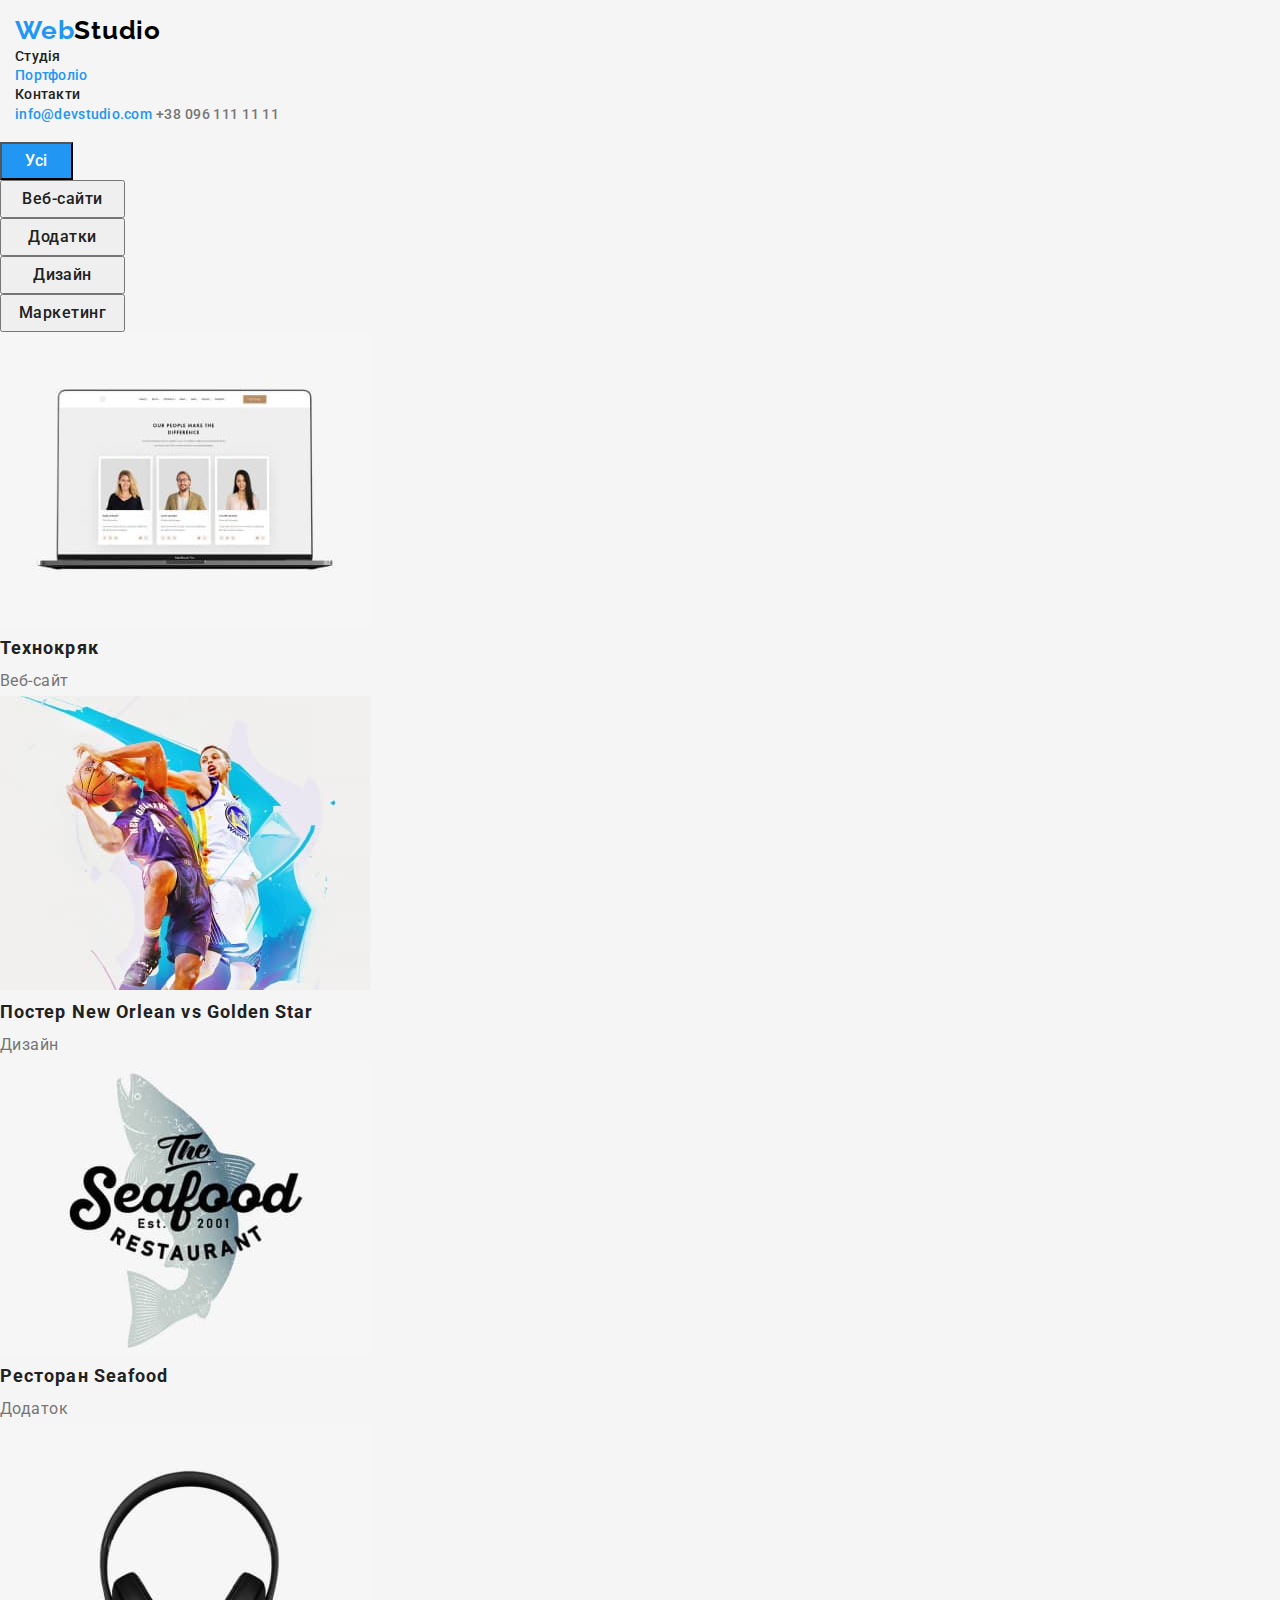
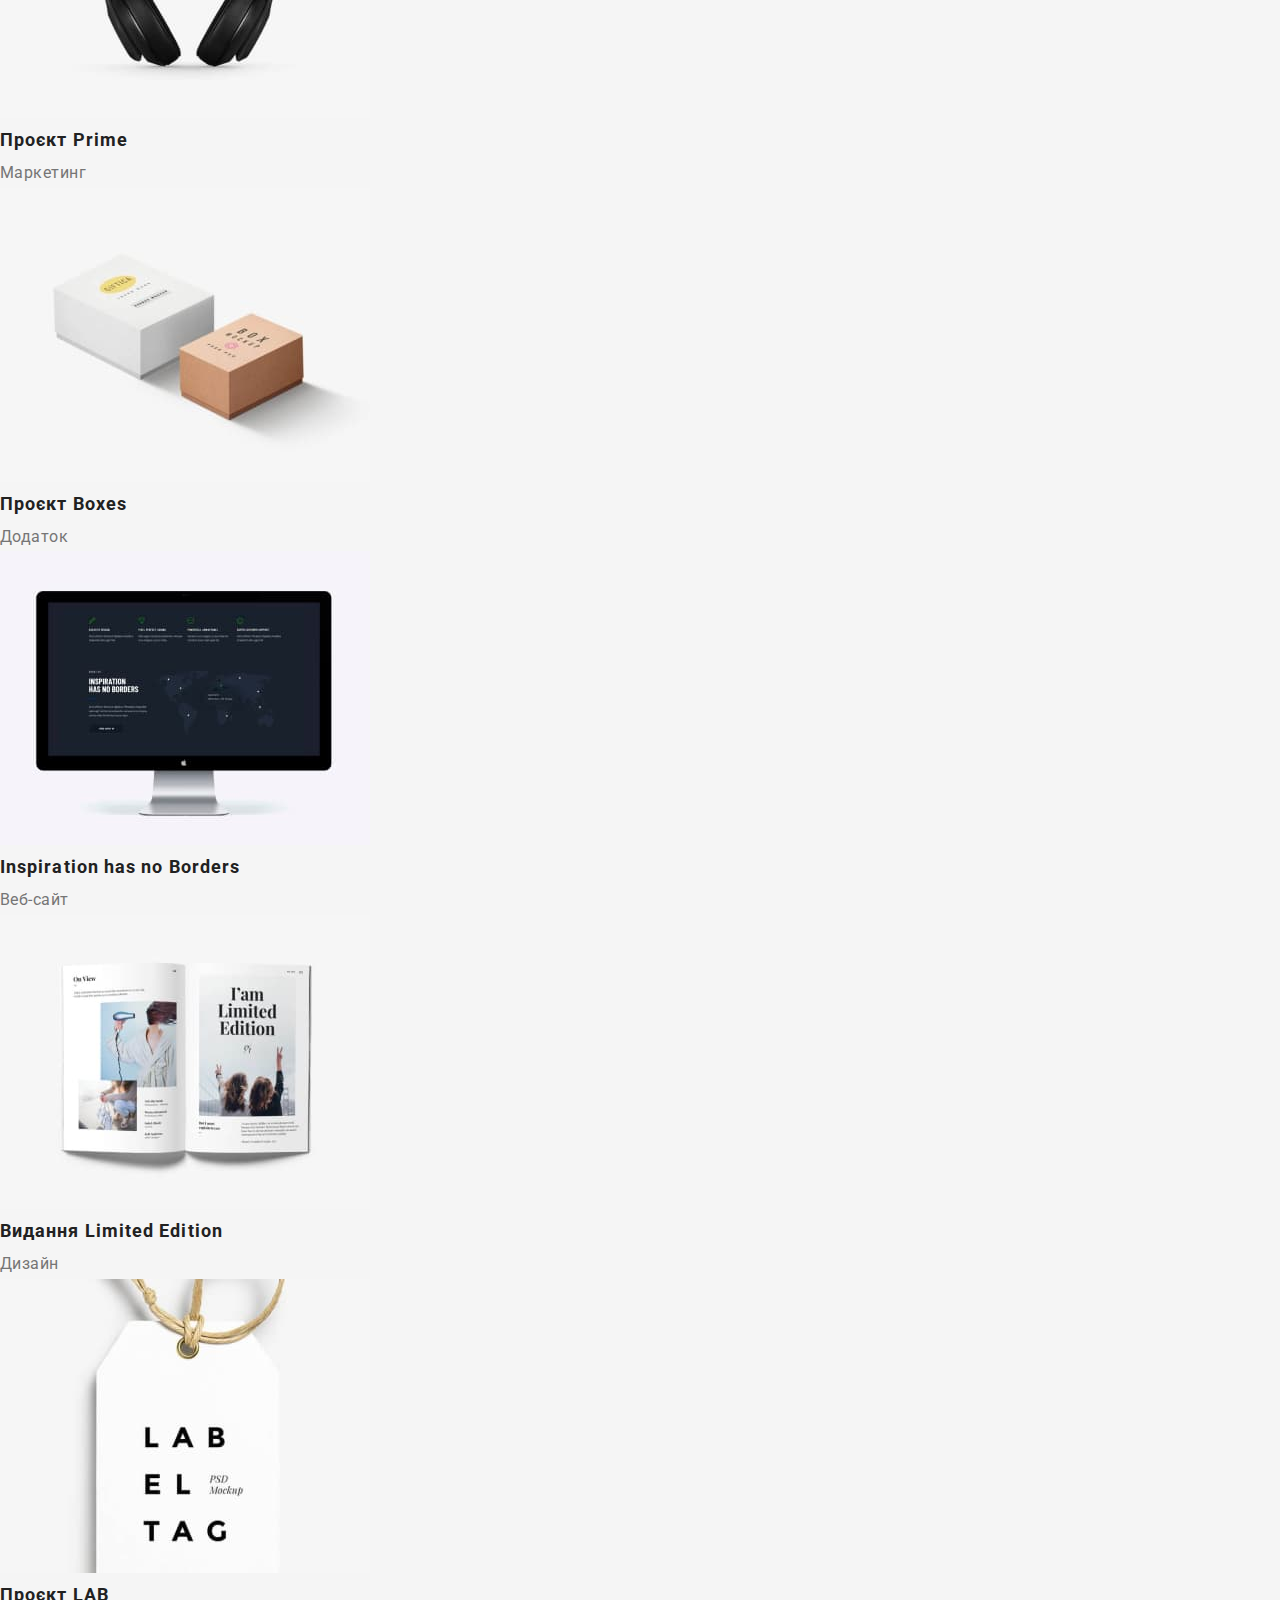
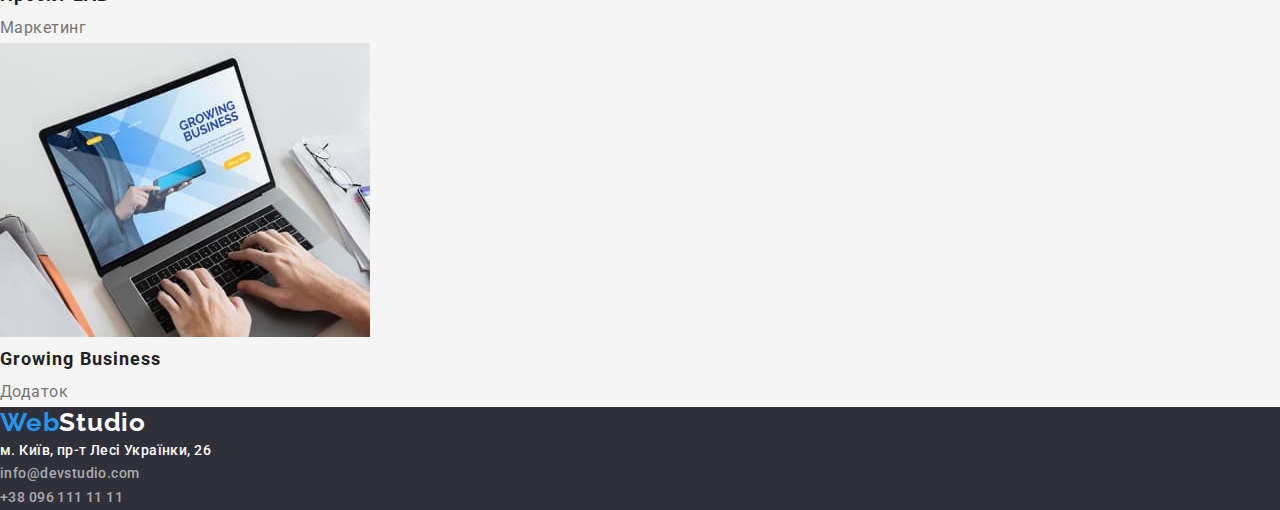
==== портфоліо.html @ 73a8c721 "update index.html" ====
<!DOCTYPE html>
<html lang="en">
<head>
    <meta charset="UTF-8">
    <meta http-equiv="X-UA-Compatible" content="IE=edge">
    <meta name="viewport" content="width=h, initial-scale=1.0">
    <link rel="stylesheet" href="./css/styles.css">
    <title>Портфоліо</title>
    <link rel="preconnect" href="https://fonts.googleapis.com">
<link rel="preconnect" href="https://fonts.gstatic.com" crossorigin>
<link href="https://fonts.googleapis.com/css2?family=Raleway:wght@700&family=Roboto:wght@400;500;700;900&display=swap" rel="stylesheet">

</head>
<body>  <!-- header-->
    <header> <!-- можлива назва page-header-->  <!--a посилання-->
        <div class="container">
            <a href="./index.html" class="logo-header">
            Web<span class="studio">Studio</span></a> 
        
            <nav>
                <ul class="site-nav">    <!-- ul список-->
                    <li><a href="./index.html"
                        class="block">Студія</a></li>  <!-- li елемент списку-->
                    <li><a href="./портфоліо.html"
                        class="list-html current">Портфоліо</a></li>
                    <li><a href="#блок2"
                        class="block">Контакти</a></li>
                </ul>
            </nav>
            <a href="mailto:" class="email">info@devstudio.com</a>   
            <a href="tel:+380961111111" class="number">+38 096 111 11 11</a>
        </div>
    </header>

    <main>
         <!-- main-portfolio-->
            <ul>
                <li><button type="button" class="button-head current">Усі</button></li>
                <li><button type="button" class="button-portfolio">Веб-сайти</button></li>
                <li><button type="button" class="button-portfolio">Додатки</button></li>
                <li><button type="button" class="button-portfolio">Дизайн</button></li>
                <li><button type="button" class="button-portfolio">Маркетинг</button></li>
            </ul>

        <section> <!--section-foto -->
            <ul>
                <li>
                        <!--<a href=""></a> треба потім все обгорнути в "a", ЯК ЗРОБИТИ? -->
                    <img src="./img/project1.jpg" alt="project1" width="370" height="294">
                    <h3 class="project-name">Технокряк</h3>
                    <p class="descr">Веб-сайт</p>
                </li>
                <li>
                    <img src="./img/project2.jpg" alt="project2" width="370" height="294">
                    <h3 class="project-name">Постер New Orlean vs Golden Star</h3>
                    <p class="descr">Дизайн</p>
                </li>
                <li>
                    <img src="./img/project3.jpg" alt="project3" width="370" height="294">
                    <h3 class="project-name">Ресторан Seafood</h3>
                    <p class="descr">Додаток</p>
                </li>
                <li>
                    <img src="./img/project4.jpg" alt="project4" width="370" height="294">
                    <h3 class="project-name">Проєкт Prime</h3>
                    <p class="descr">Маркетинг</p>
                </li>
                <li>
                    <img src="./img/project5.jpg" alt="project5" width="370" height="294">
                    <h3 class="project-name">Проєкт Boxes</h3>
                    <p class="descr">Додаток</p>
                </li>
                <li>
                    <img src="./img/project6.jpg" alt="project6" width="370" height="294">
                    <h3 class="project-name">Inspiration has no Borders</h3>
                    <p class="descr">Веб-сайт</p>
                </li>
                <li>
                    <img src="./img/project7.jpg" alt="project7" width="370" height="294">
                    <h3 class="project-name">Видання Limited Edition</h3>
                    <p class="descr">Дизайн</p>
                </li>
                <li>
                    <img src="./img/project8.jpg" alt="project8" width="370" height="294">
                    <h3 class="project-name">Проєкт LAB</h3>
                    <p class="descr">Маркетинг</p>
                </li>
                <li>
                    <img src="./img/project9.jpg" alt="project9" width="370" height="294">
                    <h3 class="project-name">Growing Business</h3>
                    <p class="descr">Додаток</p>
                </li>
            </ul>
        </section>
    </main>

    <footer class="footer-name-port">    <!-- footer-port-->
        <a href="./index.html" class="logo-footer">
        Web<span class="logo-web">Studio</span></a>     
        
        <address>        <!-- src підключає картинку alt опис зображ на словах -->
            <a href="https://goo.gl/maps/kxmiB2aWY7ckn5UL8"
            target="_blank" rel="noopener noreferrer nofollow"
            class="footer-address"
            >м. Київ, пр-т Лесі Українки, 26</a>
            <ul>
                <li>
                    <a href="mailto:info@devstudio.com"
                    class="item-footer">info@devstudio.com</a></li>
                <li>
                    <a href="tel:+380961111111"
                    class="item-footer">+38 096 111 11 11</a></li>            
            </ul>
        </address>
    </footer>
</body>
</html>
---- css/styles.css ----
/* колір осн. текста   #212121 */
/* допоміж. колір текста  #757575 */
/* білий   #FFFFFF */
/* акцент   #2196F3 */
/* втор. колір фона #F5F5F5 */

/* var - функція в css  */

:root {
    --primary-text-color: #757575; /* всі шріфти чорні */
    --title-text-color: #212121;
    --accent-color: #2196F3;
    --white-color: #FFFFFF;
    --primary-white-color: #F5F5F5;

}

body{
    /*background-color: #FFFFFF; */ /* фон документа */
    background-color: var(--primary-white-color);
    color: var(--primary-text-color); 
    font-family: 'Roboto';
} 

/* селектор потомка (всі ссилки а)*/
* {
    margin: 0;  /* cбросити відступи до "0" */
    padding: 0; 
    box-sizing: border-box;     /* */
}

.box{
    Outline: 2px solid tomato;
}

ul{
    list-style: none; /* видалить всі точки перед словами */
}


/* header */

.container {
    width: 1600px;
    
    padding: 15px;
}

.logo-header{
    font-family: 'Raleway';
    font-weight: 700;
    font-size: 26px;
    line-height: 1.19;
    letter-spacing: 0.03em;
    color: var(--accent-color);
    text-decoration: none;
}

.studio{
    color: #000000;
}

.list-html.current{ 
    
    font-weight: 500;
    font-size: 14px;
    line-height: 1.14;
    letter-spacing: 0.02em;
    color: var(--accent-color);
    text-decoration: none;
} 

.list-html:hover {  
    color: var(--title-text-color);
} 

.block{
    font-weight: 500;
    font-size: 14px;
    line-height: 1.14;
    letter-spacing: 0.02em;

    color: var(--title-text-color);
    text-decoration: none;
}
.block:hover {
    color: orange;
}

.email{
    font-weight: 500;
    font-size: 14px;
    line-height: 1.14;
    letter-spacing: 0.02em;
    color: var(--accent-color);
    text-decoration: none;
}

.number{
    font-weight: 500;
    font-size: 14px;
    line-height: 1.71;
    letter-spacing: 0.03em;
    color: var(--primary-text-color);
    text-decoration: none;
}



/* main */

.main-head {
    width: 1600px;
    height: 600px;
    left: 0px;
    background: #2F303A;
    margin: 0 auto;     /* вирівнювання по центру */
    background-color: chartreuse;
    margin-bottom: 94px;
}

.main-container {

}

.section-main {
    font-weight: 900;
    font-size: 44px;
    line-height: 1.36;
    text-align: center;
    letter-spacing: 0.06em;
    text-transform: uppercase;
    color: var(--white-color);
    padding-top: 200px;
    padding-bottom: 30px;

}

.section-main:hover { /*селектор состояния (при наведенні) до всіх */
    color: orange;
}

/*селектор focus (при наведенні) до інтерактивних (кнопки, ссилки, елементи форми) */
/*селектор active (при натиснені) до інтерактивних (кнопки, ссилки, елементи форми) */
 /*селектор current (при наведенні (текущая страница)) до інтерактивних (кнопки, ссилки, елементи форми) */

/* .section-main:active { 
    color: rgb(255, 0, 0, 0.8);  
}  */

/* .section-main:current { 
    color: rgb(255, 0, 0, 0.8);  
}  */

/*  color: rgb(255, 0, 0, 0.8);  4 цифра - прозрачность в % */


.button-main {
    font-family: 'Roboto';
    font-weight: 700;
    font-size: 16px;
    line-height: 1,87;
    text-align: center;
    letter-spacing: 0.06em;
    background-color: var(--accent-color);
    color: var(--white-color);
    width: 216px;
    height: 50px;
    margin-left: 692px;
}

/*descrip*/
                /*прихований заголовок*/

.descrip-main {
    
    width: 1170px;
    margin: 0 auto;
    background-color: coral;
    margin-bottom: 94px;
}


.visually-hidden{
    position: absolute;
    white-space: nowrap;
    width: 1px;
    height: 1px;
    overflow: hidden;
    border: 0;
    padding: 0;
    clip: rect(0 0 0 0);
    clip-path: inset(50%);
    margin: -1px;
}

.title{
    font-weight: 700;
    font-size: 14px;
    line-height: 1.14;
    letter-spacing: 0.03em;
    text-transform: uppercase;
    color: var(--title-text-color);
}

.text{
    font-weight: 400;
    font-size: 14px;
    line-height: 1.71;
    letter-spacing: 0.03em;
    color: var(--primary-text-color);
}

/*section-foto*/

.foto-section {
    width: 1170px;
    margin: 0 auto;
    background-color: bisque;

}

.title-img{
    font-weight: 700;
    font-size: 36px;
    line-height: 1.16;
    text-align: center;
    letter-spacing: 0.03em;
    color: var(--title-text-color);
    margin-bottom: 50px;
}

/*team*/
.team-basic {
    font-weight: 700;
    font-size: 36px;
    line-height: 1.16;
    text-align: center;
    letter-spacing: 0.03em;
    color: var(--title-text-color);
}

.first-name {
    font-weight: 500;
    font-size: 16px;
    line-height: 19px;
    text-align: center;
    letter-spacing: 0.03em;
    color: var(--title-text-color);
}

.profession {
    font-weight: 400;
    font-size: 16px;
    line-height: 1.18;
    text-align: center;
    letter-spacing: 0.03em;
    color: var(--primary-text-color);
}

/*footer*/

.footer-name {
    position: absolute;
    width: 1600px;
    left: 0px;
    background: #2F303A;
}

.logo-footer{
    font-family: 'Raleway';
    font-weight: 700;
    font-size: 26px;
    line-height: 1.19;
    letter-spacing: 0.03em;
    color: var(--accent-color);
    text-decoration: none;
}

.logo-web{
    color: var(--white-color);
}

.footer-address{
    font-style: normal;   /*лише для тега адреси*/
    font-weight: 500;
    font-size: 14px;
    line-height: 24px;
    letter-spacing: 0.03em;
    color: var(--white-color);
    text-decoration: none;
}

.item-footer{
    font-style: normal;
    font-weight: 500;
    font-size: 14px;
    line-height: 1.71;
    letter-spacing: 0.03em;
    color: rgba(255, 255, 255, 0.6);
    text-decoration: none;
}



/* main-portfolio */

.button-head.current{ 
    font-family: 'Roboto';
    font-weight: 500;
    font-size: 16px;
    line-height: 1.62;
    text-align: center;
    letter-spacing: 0.03em;
    color: var(--white-color);
    background-color: var(--accent-color);
    width: 73px;
    height: 38px;
} 

.button-portfolio{
    font-family: 'Roboto';
    font-weight: 500;
    font-size: 16px;
    line-height: 1.62;
    text-align: center;
    letter-spacing: 0.03em;
    color: var(--title-text-color);
    width: 125px;
    height: 38px;
}

.button-portfolio:hover, :focus {  
    color: var(--white-color);
    background-color: var(--accent-color);
} 



/*section-foto*/

.project-name {
    font-weight: 700;
    font-size: 18px;
    line-height: 2;
    letter-spacing: 0.06em;
    color: var(--title-text-color);
}

.descr {
    font-weight: 400;
    font-size: 16px;
    line-height: 1.87;
    letter-spacing: 0.03em;
    color: var(--primary-text-color);
}

/*footer-port*/
.footer-name-port {
    position: absolute;
    width: 1600px;
    left: 0px;
    background: #2F303A;
}
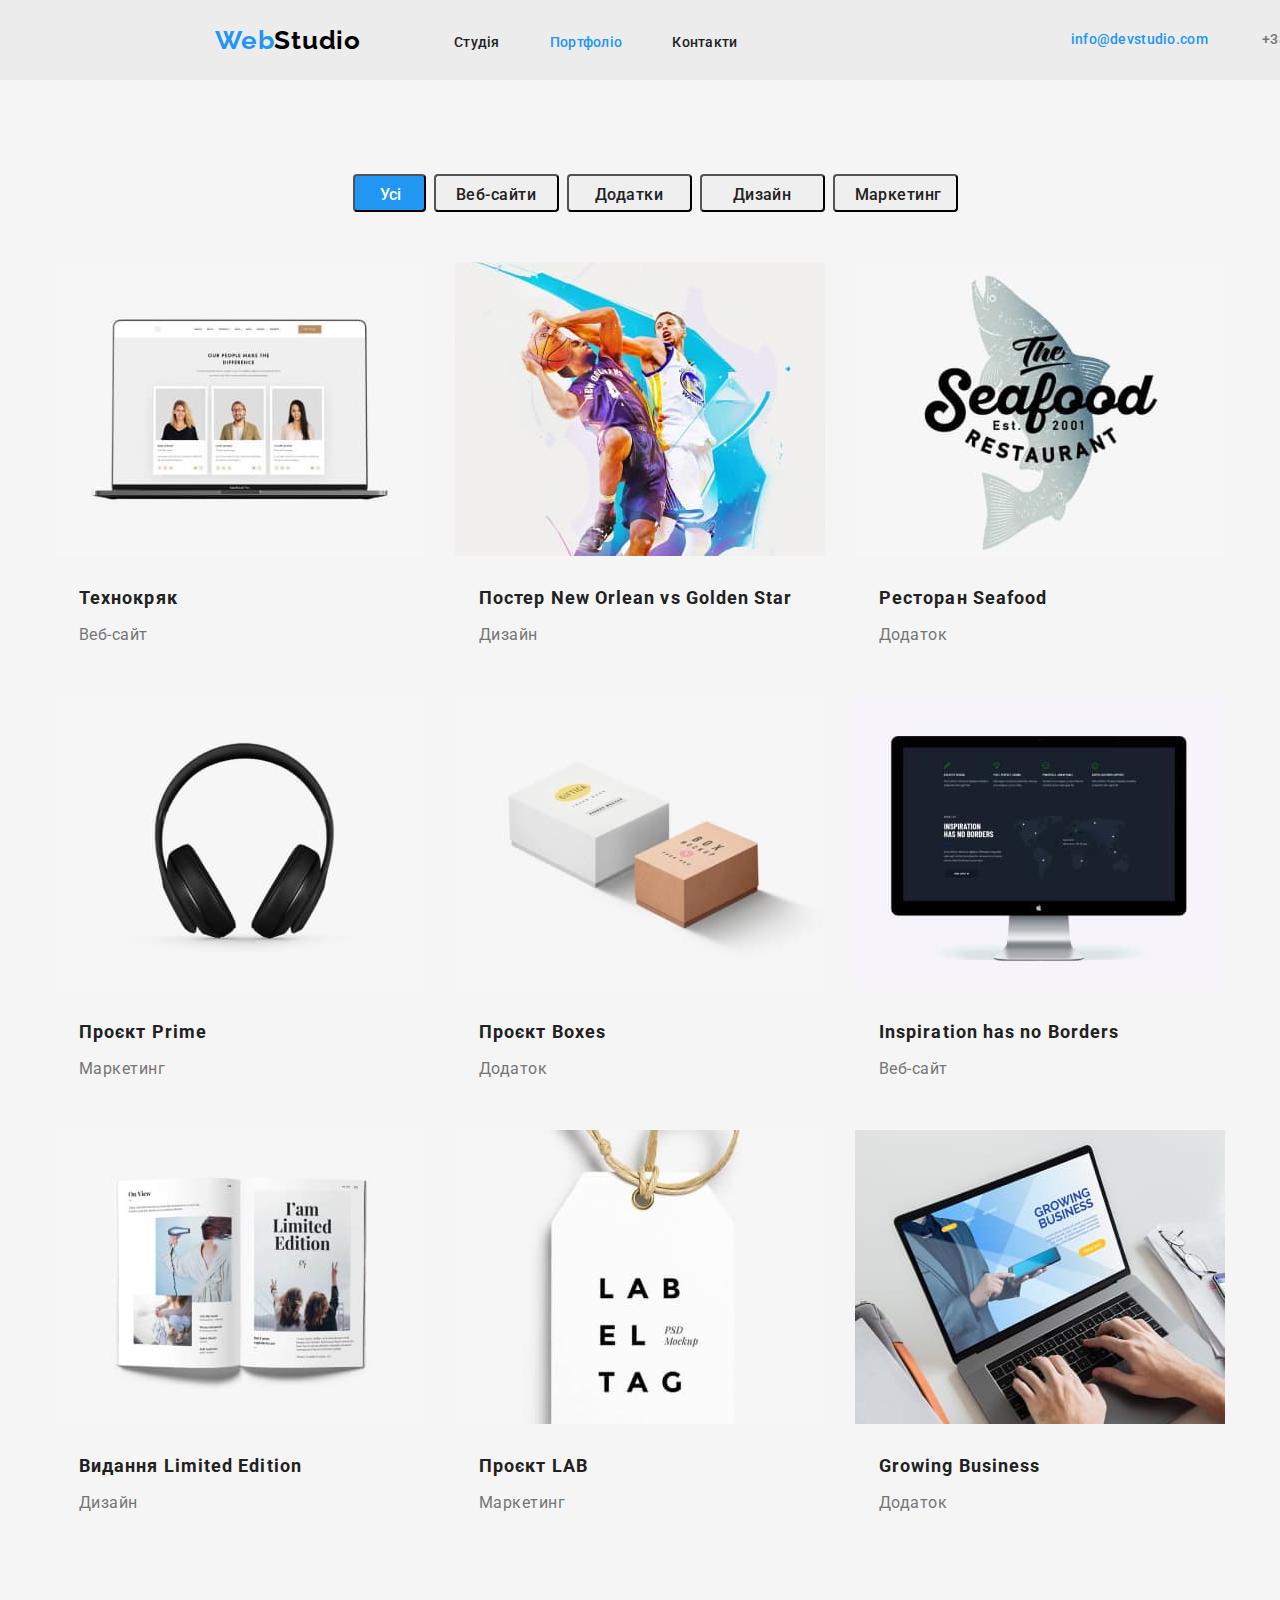
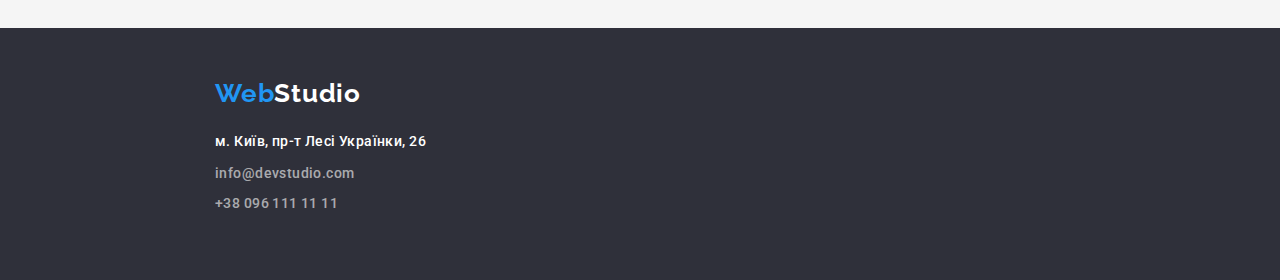
==== commit 8427f0b2: "update index.html" ====
--- a/портфоліо.html
+++ b/портфоліо.html
@@ -12,8 +12,9 @@
 
 </head>
 <body>  <!-- header-->
-    <header> <!-- можлива назва page-header-->  <!--a посилання-->
-        <div class="container">
+    <header>   <!--a посилання-->
+        <div class="header-container">
+
             <a href="./index.html" class="logo-header">
             Web<span class="studio">Studio</span></a> 
         
@@ -27,91 +28,98 @@
                         class="block">Контакти</a></li>
                 </ul>
             </nav>
-            <a href="mailto:" class="email">info@devstudio.com</a>   
-            <a href="tel:+380961111111" class="number">+38 096 111 11 11</a>
+            <div class="header-contact">
+                <a href="mailto:" class="email">info@devstudio.com</a>   
+                <a href="tel:+380961111111" class="number">+38 096 111 11 11</a>
+            </div>  
         </div>
     </header>
 
     <main>
          <!-- main-portfolio-->
-            <ul>
-                <li><button type="button" class="button-head current">Усі</button></li>
-                <li><button type="button" class="button-portfolio">Веб-сайти</button></li>
-                <li><button type="button" class="button-portfolio">Додатки</button></li>
-                <li><button type="button" class="button-portfolio">Дизайн</button></li>
-                <li><button type="button" class="button-portfolio">Маркетинг</button></li>
-            </ul>
-
-        <section> <!--section-foto -->
-            <ul>
-                <li>
-                        <!--<a href=""></a> треба потім все обгорнути в "a", ЯК ЗРОБИТИ? -->
-                    <img src="./img/project1.jpg" alt="project1" width="370" height="294">
-                    <h3 class="project-name">Технокряк</h3>
-                    <p class="descr">Веб-сайт</p>
-                </li>
-                <li>
-                    <img src="./img/project2.jpg" alt="project2" width="370" height="294">
-                    <h3 class="project-name">Постер New Orlean vs Golden Star</h3>
-                    <p class="descr">Дизайн</p>
-                </li>
-                <li>
-                    <img src="./img/project3.jpg" alt="project3" width="370" height="294">
-                    <h3 class="project-name">Ресторан Seafood</h3>
-                    <p class="descr">Додаток</p>
-                </li>
-                <li>
-                    <img src="./img/project4.jpg" alt="project4" width="370" height="294">
-                    <h3 class="project-name">Проєкт Prime</h3>
-                    <p class="descr">Маркетинг</p>
-                </li>
-                <li>
-                    <img src="./img/project5.jpg" alt="project5" width="370" height="294">
-                    <h3 class="project-name">Проєкт Boxes</h3>
-                    <p class="descr">Додаток</p>
-                </li>
-                <li>
-                    <img src="./img/project6.jpg" alt="project6" width="370" height="294">
-                    <h3 class="project-name">Inspiration has no Borders</h3>
-                    <p class="descr">Веб-сайт</p>
-                </li>
-                <li>
-                    <img src="./img/project7.jpg" alt="project7" width="370" height="294">
-                    <h3 class="project-name">Видання Limited Edition</h3>
-                    <p class="descr">Дизайн</p>
-                </li>
-                <li>
-                    <img src="./img/project8.jpg" alt="project8" width="370" height="294">
-                    <h3 class="project-name">Проєкт LAB</h3>
-                    <p class="descr">Маркетинг</p>
-                </li>
-                <li>
-                    <img src="./img/project9.jpg" alt="project9" width="370" height="294">
-                    <h3 class="project-name">Growing Business</h3>
-                    <p class="descr">Додаток</p>
-                </li>
-            </ul>
-        </section>
+         <div class="main-portfolio">  
+                <div class="list-button">
+                    <ul class="button-roster">
+                        <li><button type="button" class="button-head current">Усі</button></li>
+                        <li><button type="button" class="button-portfolio">Веб-сайти</button></li>
+                        <li><button type="button" class="button-portfolio">Додатки</button></li>
+                        <li><button type="button" class="button-portfolio">Дизайн</button></li>
+                        <li><button type="button" class="button-portfolio">Маркетинг</button></li>
+                    </ul>
+                </div>
+            <section> <!--section-foto -->
+                <ul class="foto-list">
+                    <li class="foto-item">
+                            <!--<a href=""></a> треба потім все обгорнути в "a", ЯК ЗРОБИТИ? -->
+                        <img src="./img/project1.jpg" alt="project1" width="370" height="294">
+                        <h3 class="project-name">Технокряк</h3>
+                        <p class="descr">Веб-сайт</p>
+                    </li>
+                    <li class="foto-item">
+                        <img src="./img/project2.jpg" alt="project2" width="370" height="294">
+                        <h3 class="project-name">Постер New Orlean vs Golden Star</h3>
+                        <p class="descr">Дизайн</p>
+                    </li>
+                    <li class="foto-item">
+                        <img src="./img/project3.jpg" alt="project3" width="370" height="294">
+                        <h3 class="project-name">Ресторан Seafood</h3>
+                        <p class="descr">Додаток</p>
+                    </li>
+                    <li class="foto-item">
+                        <img src="./img/project4.jpg" alt="project4" width="370" height="294">
+                        <h3 class="project-name">Проєкт Prime</h3>
+                        <p class="descr">Маркетинг</p>
+                    </li>
+                    <li class="foto-item">
+                        <img src="./img/project5.jpg" alt="project5" width="370" height="294">
+                        <h3 class="project-name">Проєкт Boxes</h3>
+                        <p class="descr">Додаток</p>
+                    </li>
+                    <li class="foto-item">
+                        <img src="./img/project6.jpg" alt="project6" width="370" height="294">
+                        <h3 class="project-name">Inspiration has no Borders</h3>
+                        <p class="descr">Веб-сайт</p>
+                    </li>
+                    <li class="foto-item">
+                        <img src="./img/project7.jpg" alt="project7" width="370" height="294">
+                        <h3 class="project-name">Видання Limited Edition</h3>
+                        <p class="descr">Дизайн</p>
+                    </li>
+                    <li class="foto-item">
+                        <img src="./img/project8.jpg" alt="project8" width="370" height="294">
+                        <h3 class="project-name">Проєкт LAB</h3>
+                        <p class="descr">Маркетинг</p>
+                    </li>
+                    <li class="foto-item">
+                        <img src="./img/project9.jpg" alt="project9" width="370" height="294">
+                        <h3 class="project-name">Growing Business</h3>
+                        <p class="descr">Додаток</p>
+                    </li>
+                </ul>
+            </section>
+        </div>
     </main>
 
-    <footer class="footer-name-port">    <!-- footer-port-->
-        <a href="./index.html" class="logo-footer">
-        Web<span class="logo-web">Studio</span></a>     
-        
-        <address>        <!-- src підключає картинку alt опис зображ на словах -->
-            <a href="https://goo.gl/maps/kxmiB2aWY7ckn5UL8"
-            target="_blank" rel="noopener noreferrer nofollow"
-            class="footer-address"
-            >м. Київ, пр-т Лесі Українки, 26</a>
-            <ul>
-                <li>
-                    <a href="mailto:info@devstudio.com"
-                    class="item-footer">info@devstudio.com</a></li>
-                <li>
-                    <a href="tel:+380961111111"
-                    class="item-footer">+38 096 111 11 11</a></li>            
-            </ul>
-        </address>
+    <footer class="footer-name">    <!-- footer-->
+        <div class="footer-picture">
+            <a href="./index.html" class="logo-footer">
+            Web<span class="logo-web">Studio</span></a>     
+            
+            <address class="address-picture">        <!-- src підключає картинку alt опис зображ на словах -->
+                <a href="https://goo.gl/maps/kxmiB2aWY7ckn5UL8"
+                target="_blank" rel="noopener noreferrer nofollow"
+                class="footer-address address-size"
+                >м. Київ, пр-т Лесі Українки, 26</a>
+                <ul>
+                    <li class="address-size">
+                        <a href="mailto:info@devstudio.com"
+                        class="item-footer">info@devstudio.com</a></li>
+                    <li class="address-tel">
+                        <a href="tel:+380961111111"
+                        class="item-footer">+38 096 111 11 11</a></li>            
+                </ul>
+            </address>
+        </div>
     </footer>
 </body>
 </html>--- a/css/styles.css
+++ b/css/styles.css
@@ -29,9 +29,6 @@
     box-sizing: border-box;     /* */
 }
 
-.box{
-    Outline: 2px solid tomato;
-}
 
 ul{
     list-style: none; /* видалить всі точки перед словами */
@@ -40,11 +37,17 @@
 
 /* header */
 
-.container {
+.header-container {
     width: 1600px;
-    
-    padding: 15px;
-}
+    height: 80px;
+    background-color: #ECECEC;
+    margin: 0 auto;
+    display: flex;
+    align-items: center;    /* вирівнюємо по центру текст */
+    /*justify-content: space-between; /* розтягує по ширині */*/
+}
+
+
 
 .logo-header{
     font-family: 'Raleway';
@@ -54,14 +57,22 @@
     letter-spacing: 0.03em;
     color: var(--accent-color);
     text-decoration: none;
-}
-
-.studio{
+    margin-left: 215px;
+}
+
+.studio{ 
     color: #000000;
 }
 
+.site-nav {
+    width: 281px;
+    height: 16px;
+    display: flex;
+    gap: 50px;
+    margin-left: 93px;
+}
+
 .list-html.current{ 
-    
     font-weight: 500;
     font-size: 14px;
     line-height: 1.14;
@@ -83,8 +94,14 @@
     color: var(--title-text-color);
     text-decoration: none;
 }
+
 .block:hover {
     color: orange;
+}
+
+.header-contact {
+    margin-left: auto;
+    margin-right: 215px;
 }
 
 .email{
@@ -94,6 +111,7 @@
     letter-spacing: 0.02em;
     color: var(--accent-color);
     text-decoration: none;
+    margin-right: 50px;
 }
 
 .number{
@@ -103,9 +121,8 @@
     letter-spacing: 0.03em;
     color: var(--primary-text-color);
     text-decoration: none;
-}
-
-
+   
+}
 
 /* main */
 
@@ -115,12 +132,7 @@
     left: 0px;
     background: #2F303A;
     margin: 0 auto;     /* вирівнювання по центру */
-    background-color: chartreuse;
     margin-bottom: 94px;
-}
-
-.main-container {
-
 }
 
 .section-main {
@@ -133,7 +145,6 @@
     color: var(--white-color);
     padding-top: 200px;
     padding-bottom: 30px;
-
 }
 
 .section-main:hover { /*селектор состояния (при наведенні) до всіх */
@@ -154,7 +165,6 @@
 
 /*  color: rgb(255, 0, 0, 0.8);  4 цифра - прозрачность в % */
 
-
 .button-main {
     font-family: 'Roboto';
     font-weight: 700;
@@ -175,11 +185,10 @@
 .descrip-main {
     
     width: 1170px;
-    margin: 0 auto;
-    background-color: coral;
+    height: 98px;
+    margin: 0 auto;
     margin-bottom: 94px;
 }
-
 
 .visually-hidden{
     position: absolute;
@@ -194,6 +203,15 @@
     margin: -1px;
 }
 
+.descrip-list {
+    display: flex;
+    gap: 30px;
+}
+
+.title-descrip {
+    width: 270px;
+}
+
 .title{
     font-weight: 700;
     font-size: 14px;
@@ -201,6 +219,7 @@
     letter-spacing: 0.03em;
     text-transform: uppercase;
     color: var(--title-text-color);
+    margin-bottom: 10px;
 }
 
 .text{
@@ -213,11 +232,12 @@
 
 /*section-foto*/
 
-.foto-section {
+.foto-frame {
     width: 1170px;
-    margin: 0 auto;
-    background-color: bisque;
-
+    height: 386px;
+    margin: 0 auto;
+    
+    margin-bottom: 94px;
 }
 
 .title-img{
@@ -230,7 +250,19 @@
     margin-bottom: 50px;
 }
 
+.foto-list {
+    display: flex;
+    gap: 30px;
+}
+
 /*team*/
+
+.team-professional {
+    width: 1600px;
+    height: 648px;
+    margin: 0 auto;         /*розміщення по середині*/
+}
+
 .team-basic {
     font-weight: 700;
     font-size: 36px;
@@ -238,6 +270,22 @@
     text-align: center;
     letter-spacing: 0.03em;
     color: var(--title-text-color);
+    margin-bottom: 50px;
+    padding-top: 94px;
+}
+
+.team-list {
+    width: 1170px;
+    height: 368px;
+    display: flex;      /*розміщення в ряд*/
+    gap: 30px;          /*відступ від обекта до наступного 30px*/
+    margin: 0 auto;
+    margin-bottom: 94px;
+}
+
+.team-person {
+    width: calc((100%-90px) / 4);
+    height: 368px;
 }
 
 .first-name {
@@ -247,6 +295,7 @@
     text-align: center;
     letter-spacing: 0.03em;
     color: var(--title-text-color);
+    margin-top: 30px;
 }
 
 .profession {
@@ -256,15 +305,23 @@
     text-align: center;
     letter-spacing: 0.03em;
     color: var(--primary-text-color);
+    margin-top: 10px;
 }
 
 /*footer*/
 
 .footer-name {
-    position: absolute;
+    left: 0px;
     width: 1600px;
+    height: 252px;
     left: 0px;
+    margin: 0 auto;
     background: #2F303A;
+}
+
+.footer-picture {
+   padding-top: 50px;
+
 }
 
 .logo-footer{
@@ -275,10 +332,19 @@
     letter-spacing: 0.03em;
     color: var(--accent-color);
     text-decoration: none;
+    margin-left: 215px;
+    
 }
 
 .logo-web{
     color: var(--white-color);
+}
+
+.address-picture {
+    margin-left: 215px;
+    margin-top: 20px;
+    width: 231px;
+    height: 21px;
 }
 
 .footer-address{
@@ -291,6 +357,18 @@
     text-decoration: none;
 }
 
+.address-size {
+    width: 231px;
+    height: 21px;
+    margin-top: 9px;
+}
+
+.address-tel {
+    width: 231px;
+    height: 21px;
+    margin-top: 9px;
+}
+
 .item-footer{
     font-style: normal;
     font-weight: 500;
@@ -305,7 +383,30 @@
 
 /* main-portfolio */
 
-.button-head.current{ 
+.main-portfolio {
+    width: 1170px;
+    height: 1360px;
+    margin: 0 auto;
+    margin-top: 94px;
+    margin-bottom: 94px;
+}
+
+.list-button {
+    width: 575px;
+    height: 54px;
+    margin: 0 auto;
+    margin-bottom: 34px;
+    
+}
+
+.button-roster {
+    display: flex;
+    gap: 8px;
+}
+
+
+
+.button-head.current { 
     font-family: 'Roboto';
     font-weight: 500;
     font-size: 16px;
@@ -316,9 +417,11 @@
     background-color: var(--accent-color);
     width: 73px;
     height: 38px;
+    padding: 6px 25px;
+    border-radius: 4px;
 } 
 
-.button-portfolio{
+.button-portfolio {
     font-family: 'Roboto';
     font-weight: 500;
     font-size: 16px;
@@ -328,6 +431,8 @@
     color: var(--title-text-color);
     width: 125px;
     height: 38px;
+    padding: 6px 20px;
+    border-radius: 4px;
 }
 
 .button-portfolio:hover, :focus {  
@@ -338,6 +443,12 @@
 
 
 /*section-foto*/
+
+.foto-list {
+    display: flex;
+    gap: 30px;
+    flex-wrap: wrap;
+}
 
 .project-name {
     font-weight: 700;
@@ -345,6 +456,10 @@
     line-height: 2;
     letter-spacing: 0.06em;
     color: var(--title-text-color);
+    width: 322px;
+    height: 36px;
+    margin-top: 20px;
+    margin-left: 24px;
 }
 
 .descr {
@@ -353,12 +468,15 @@
     line-height: 1.87;
     letter-spacing: 0.03em;
     color: var(--primary-text-color);
-}
-
-/*footer-port*/
-.footer-name-port {
-    position: absolute;
-    width: 1600px;
-    left: 0px;
-    background: #2F303A;
-}
+    width: 322px;
+    height: 30px;
+    margin-top: 4px;
+    margin-left: 24px;
+}
+
+.foto-item {
+    width: 370px;
+    height: 404px;
+    /* width: calc((100%-60px) / 3); */
+}
+
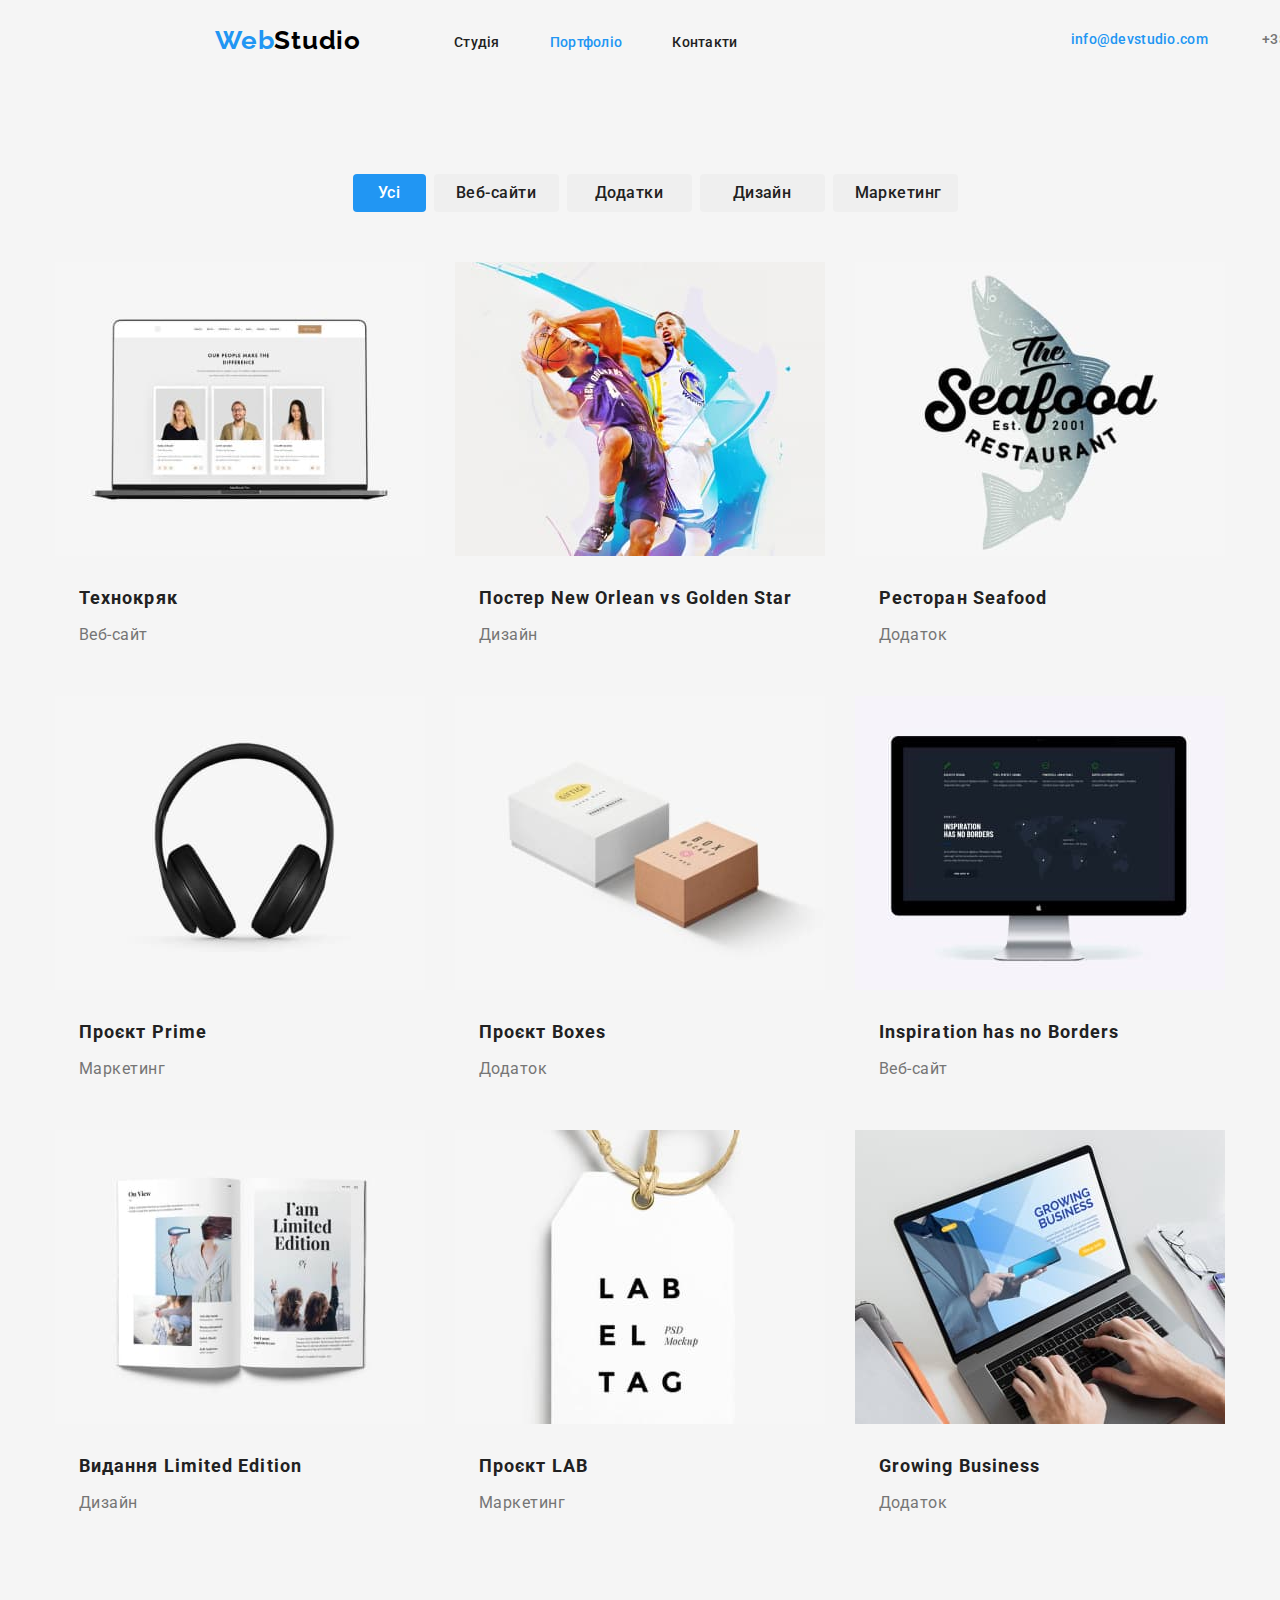
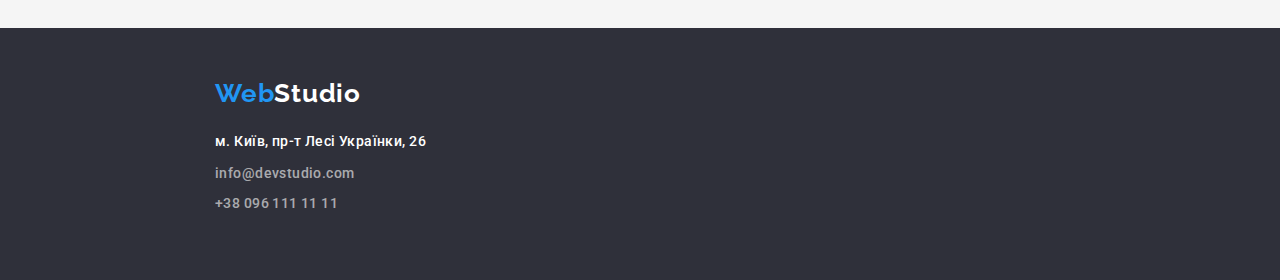
==== commit f7e89c7d: "update index.html" ====
--- a/портфоліо.html
+++ b/портфоліо.html
@@ -12,7 +12,7 @@
 
 </head>
 <body>  <!-- header-->
-    <header>   <!--a посилання-->
+    <header> 
         <div class="header-container">
 
             <a href="./index.html" class="logo-header">
@@ -47,10 +47,9 @@
                         <li><button type="button" class="button-portfolio">Маркетинг</button></li>
                     </ul>
                 </div>
-            <section> <!--section-foto -->
-                <ul class="foto-list">
+            <section> <!--section-foto-wrap -->
+                <ul class="foto-wrap">
                     <li class="foto-item">
-                            <!--<a href=""></a> треба потім все обгорнути в "a", ЯК ЗРОБИТИ? -->
                         <img src="./img/project1.jpg" alt="project1" width="370" height="294">
                         <h3 class="project-name">Технокряк</h3>
                         <p class="descr">Веб-сайт</p>
@@ -105,7 +104,7 @@
             <a href="./index.html" class="logo-footer">
             Web<span class="logo-web">Studio</span></a>     
             
-            <address class="address-picture">        <!-- src підключає картинку alt опис зображ на словах -->
+            <address class="address-picture">        
                 <a href="https://goo.gl/maps/kxmiB2aWY7ckn5UL8"
                 target="_blank" rel="noopener noreferrer nofollow"
                 class="footer-address address-size"
--- a/css/styles.css
+++ b/css/styles.css
@@ -29,7 +29,6 @@
     box-sizing: border-box;     /* */
 }
 
-
 ul{
     list-style: none; /* видалить всі точки перед словами */
 }
@@ -40,7 +39,6 @@
 .header-container {
     width: 1600px;
     height: 80px;
-    background-color: #ECECEC;
     margin: 0 auto;
     display: flex;
     align-items: center;    /* вирівнюємо по центру текст */
@@ -60,7 +58,9 @@
     margin-left: 215px;
 }
 
-.studio{ 
+.studio{
+  
+
     color: #000000;
 }
 
@@ -73,6 +73,7 @@
 }
 
 .list-html.current{ 
+    
     font-weight: 500;
     font-size: 14px;
     line-height: 1.14;
@@ -90,7 +91,6 @@
     font-size: 14px;
     line-height: 1.14;
     letter-spacing: 0.02em;
-
     color: var(--title-text-color);
     text-decoration: none;
 }
@@ -112,6 +112,7 @@
     color: var(--accent-color);
     text-decoration: none;
     margin-right: 50px;
+   
 }
 
 .number{
@@ -123,6 +124,8 @@
     text-decoration: none;
    
 }
+
+
 
 /* main */
 
@@ -133,6 +136,10 @@
     background: #2F303A;
     margin: 0 auto;     /* вирівнювання по центру */
     margin-bottom: 94px;
+}
+
+.main-container {
+
 }
 
 .section-main {
@@ -236,7 +243,6 @@
     width: 1170px;
     height: 386px;
     margin: 0 auto;
-    
     margin-bottom: 94px;
 }
 
@@ -401,7 +407,7 @@
 
 .button-roster {
     display: flex;
-    gap: 8px;
+    gap: 8px;   
 }
 
 
@@ -418,6 +424,7 @@
     width: 73px;
     height: 38px;
     padding: 6px 25px;
+    border: none;
     border-radius: 4px;
 } 
 
@@ -431,7 +438,9 @@
     color: var(--title-text-color);
     width: 125px;
     height: 38px;
-    padding: 6px 20px;
+    padding: 6px 22px;
+    border: none;           /*прибирає контур кнопки*/
+    white-space: nowrap;     /*не розбивати на 2 строки*/
     border-radius: 4px;
 }
 
@@ -442,9 +451,9 @@
 
 
 
-/*section-foto*/
-
-.foto-list {
+/*section-foto-wrap*/
+
+.foto-wrap {
     display: flex;
     gap: 30px;
     flex-wrap: wrap;
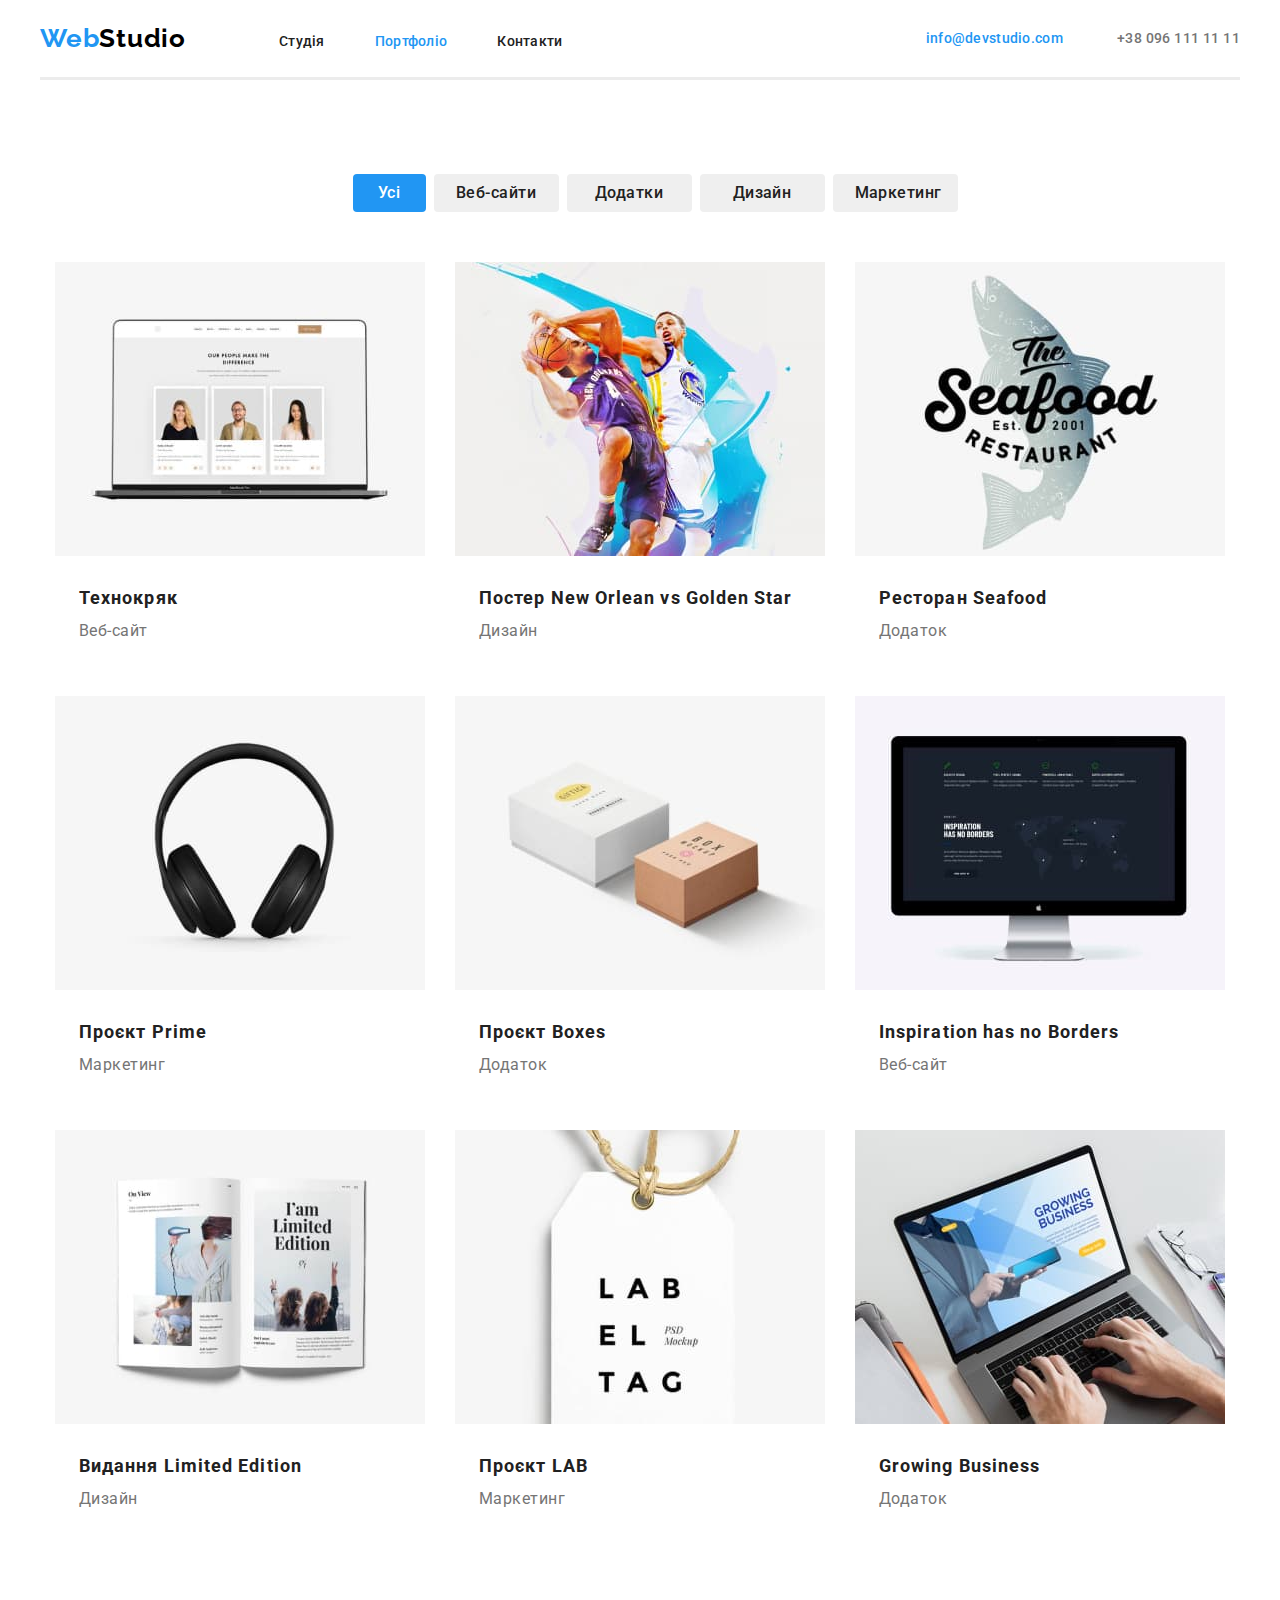
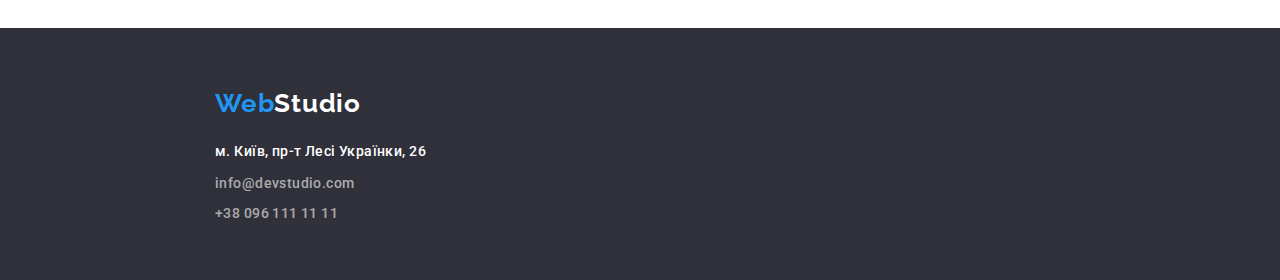
==== commit 661fb353: "update index.html" ====
--- a/портфоліо.html
+++ b/портфоліо.html
@@ -36,9 +36,9 @@
     </header>
 
     <main>
-         <!-- main-portfolio-->
-         <div class="main-portfolio">  
-                <div class="list-button">
+        <section>            <!-- main-section-->
+            <div class="main-portfolio">         
+                <div class="list-button">       <!-- list-button-->
                     <ul class="button-roster">
                         <li><button type="button" class="button-head current">Усі</button></li>
                         <li><button type="button" class="button-portfolio">Веб-сайти</button></li>
@@ -47,56 +47,75 @@
                         <li><button type="button" class="button-portfolio">Маркетинг</button></li>
                     </ul>
                 </div>
-            <section> <!--section-foto-wrap -->
-                <ul class="foto-wrap">
-                    <li class="foto-item">
-                        <img src="./img/project1.jpg" alt="project1" width="370" height="294">
-                        <h3 class="project-name">Технокряк</h3>
-                        <p class="descr">Веб-сайт</p>
-                    </li>
-                    <li class="foto-item">
-                        <img src="./img/project2.jpg" alt="project2" width="370" height="294">
-                        <h3 class="project-name">Постер New Orlean vs Golden Star</h3>
-                        <p class="descr">Дизайн</p>
-                    </li>
-                    <li class="foto-item">
-                        <img src="./img/project3.jpg" alt="project3" width="370" height="294">
-                        <h3 class="project-name">Ресторан Seafood</h3>
-                        <p class="descr">Додаток</p>
-                    </li>
-                    <li class="foto-item">
-                        <img src="./img/project4.jpg" alt="project4" width="370" height="294">
-                        <h3 class="project-name">Проєкт Prime</h3>
-                        <p class="descr">Маркетинг</p>
-                    </li>
-                    <li class="foto-item">
-                        <img src="./img/project5.jpg" alt="project5" width="370" height="294">
-                        <h3 class="project-name">Проєкт Boxes</h3>
-                        <p class="descr">Додаток</p>
-                    </li>
-                    <li class="foto-item">
-                        <img src="./img/project6.jpg" alt="project6" width="370" height="294">
-                        <h3 class="project-name">Inspiration has no Borders</h3>
-                        <p class="descr">Веб-сайт</p>
-                    </li>
-                    <li class="foto-item">
-                        <img src="./img/project7.jpg" alt="project7" width="370" height="294">
-                        <h3 class="project-name">Видання Limited Edition</h3>
-                        <p class="descr">Дизайн</p>
-                    </li>
-                    <li class="foto-item">
-                        <img src="./img/project8.jpg" alt="project8" width="370" height="294">
-                        <h3 class="project-name">Проєкт LAB</h3>
-                        <p class="descr">Маркетинг</p>
-                    </li>
-                    <li class="foto-item">
-                        <img src="./img/project9.jpg" alt="project9" width="370" height="294">
-                        <h3 class="project-name">Growing Business</h3>
-                        <p class="descr">Додаток</p>
-                    </li>
-                </ul>
-            </section>
-        </div>
+                <div> <!-- foto-wrap -->
+                    <ul class="foto-wrap">
+                        <li class="foto-item">
+                            <img src="./img/project1.jpg" alt="project1" width="370" height="294">
+                            <div class="text-frame">
+                                <h3 class="project-name">Технокряк</h3>
+                                <p class="descr">Веб-сайт</p>
+                            </div>
+                        </li>
+                        <li class="foto-item">
+                            <img src="./img/project2.jpg" alt="project2" width="370" height="294">
+                            <div class="text-frame">
+                                <h3 class="project-name">Постер New Orlean vs Golden Star</h3>
+                                <p class="descr">Дизайн</p>
+                            </div>  
+                        </li>
+                        <li class="foto-item">
+                            <img src="./img/project3.jpg" alt="project3" width="370" height="294">
+                            <div class="text-frame">
+                                <h3 class="project-name">Ресторан Seafood</h3>
+                                <p class="descr">Додаток</p>
+                            </div>
+                        </li>
+                        <li class="foto-item">
+                            <img src="./img/project4.jpg" alt="project4" width="370" height="294">
+                            <div class="text-frame">
+                                <h3 class="project-name">Проєкт Prime</h3>
+                                <p class="descr">Маркетинг</p>
+                            </div>
+                        </li>
+                        <li class="foto-item">
+                            <img src="./img/project5.jpg" alt="project5" width="370" height="294">
+                            <div class="text-frame">
+                                <h3 class="project-name">Проєкт Boxes</h3>
+                                <p class="descr">Додаток</p>
+                            </div>
+                        </li>
+                        <li class="foto-item">
+                            <img src="./img/project6.jpg" alt="project6" width="370" height="294">
+                            <div class="text-frame">
+                                <h3 class="project-name">Inspiration has no Borders</h3>
+                                <p class="descr">Веб-сайт</p>
+                            </div>
+                        </li>
+                        <li class="foto-item">
+                            <img src="./img/project7.jpg" alt="project7" width="370" height="294">
+                            <div class="text-frame">
+                                <h3 class="project-name">Видання Limited Edition</h3>
+                                <p class="descr">Дизайн</p>
+                            </div>
+                        </li>
+                        <li class="foto-item">
+                            <img src="./img/project8.jpg" alt="project8" width="370" height="294">
+                            <div class="text-frame">
+                                <h3 class="project-name">Проєкт LAB</h3>
+                                <p class="descr">Маркетинг</p>
+                            </div>
+                        </li>
+                        <li class="foto-item">
+                            <img src="./img/project9.jpg" alt="project9" width="370" height="294">
+                            <div class="text-frame">
+                                <h3 class="project-name">Growing Business</h3>
+                                <p class="descr">Додаток</p>
+                            </div>
+                        </li>
+                    </ul>
+                </div>
+            </div>
+        </section>
     </main>
 
     <footer class="footer-name">    <!-- footer-->
--- a/css/styles.css
+++ b/css/styles.css
@@ -17,7 +17,7 @@
 
 body{
     /*background-color: #FFFFFF; */ /* фон документа */
-    background-color: var(--primary-white-color);
+    /*background-color: var(--primary-white-color);*/
     color: var(--primary-text-color); 
     font-family: 'Roboto';
 } 
@@ -26,7 +26,7 @@
 * {
     margin: 0;  /* cбросити відступи до "0" */
     padding: 0; 
-    box-sizing: border-box;     /* */
+    box-sizing: border-box; /*щоб padding не збільш. , а звужували весь контент всередину*/
 }
 
 ul{
@@ -37,14 +37,15 @@
 /* header */
 
 .header-container {
-    width: 1600px;
+    border-bottom: solid #ECECEC; /* робить лінію під контентом */
+    width: 1200px;
+    padding: 15px 0;
     height: 80px;
     margin: 0 auto;
     display: flex;
     align-items: center;    /* вирівнюємо по центру текст */
-    /*justify-content: space-between; /* розтягує по ширині */*/
-}
-
+    /*justify-content: space-between; /* розтягує по ширині */
+}
 
 
 .logo-header{
@@ -55,12 +56,9 @@
     letter-spacing: 0.03em;
     color: var(--accent-color);
     text-decoration: none;
-    margin-left: 215px;
 }
 
 .studio{
-  
-
     color: #000000;
 }
 
@@ -101,7 +99,6 @@
 
 .header-contact {
     margin-left: auto;
-    margin-right: 215px;
 }
 
 .email{
@@ -121,8 +118,7 @@
     line-height: 1.71;
     letter-spacing: 0.03em;
     color: var(--primary-text-color);
-    text-decoration: none;
-   
+    text-decoration: none;      /* прибрати підкреслення */
 }
 
 
@@ -135,11 +131,12 @@
     left: 0px;
     background: #2F303A;
     margin: 0 auto;     /* вирівнювання по центру */
-    margin-bottom: 94px;
+    padding-top: 200px;
+    padding-bottom: 30px;
 }
 
 .main-container {
-
+    
 }
 
 .section-main {
@@ -150,8 +147,8 @@
     letter-spacing: 0.06em;
     text-transform: uppercase;
     color: var(--white-color);
-    padding-top: 200px;
-    padding-bottom: 30px;
+    margin-bottom: 30px;
+    
 }
 
 .section-main:hover { /*селектор состояния (при наведенні) до всіх */
@@ -183,18 +180,20 @@
     color: var(--white-color);
     width: 216px;
     height: 50px;
-    margin-left: 692px;
+    display: block;
+    margin: 0 auto;
 }
 
 /*descrip*/
                 /*прихований заголовок*/
-
 .descrip-main {
-    
     width: 1170px;
-    height: 98px;
-    margin: 0 auto;
-    margin-bottom: 94px;
+    padding: 94px 0;
+    margin: 0 auto;
+}
+
+.entrance {
+    padding-bottom: 0;
 }
 
 .visually-hidden{
@@ -211,6 +210,7 @@
 }
 
 .descrip-list {
+    height: 98px;
     display: flex;
     gap: 30px;
 }
@@ -239,11 +239,12 @@
 
 /*section-foto*/
 
+
 .foto-frame {
     width: 1170px;
-    height: 386px;
-    margin: 0 auto;
-    margin-bottom: 94px;
+    padding: 94px 0;
+    margin: 0 auto; 
+    /*padding-bottom: 0;*/
 }
 
 .title-img{
@@ -264,9 +265,11 @@
 /*team*/
 
 .team-professional {
-    width: 1600px;
-    height: 648px;
+    width: 1170px;
+    padding: 94px 0;
     margin: 0 auto;         /*розміщення по середині*/
+    background-color: #F5F4FA;
+    /*outline: 2px solid red; */ /* контур контейнера*/
 }
 
 .team-basic {
@@ -277,7 +280,6 @@
     letter-spacing: 0.03em;
     color: var(--title-text-color);
     margin-bottom: 50px;
-    padding-top: 94px;
 }
 
 .team-list {
@@ -286,7 +288,6 @@
     display: flex;      /*розміщення в ряд*/
     gap: 30px;          /*відступ від обекта до наступного 30px*/
     margin: 0 auto;
-    margin-bottom: 94px;
 }
 
 .team-person {
@@ -316,18 +317,12 @@
 
 /*footer*/
 
-.footer-name {
-    left: 0px;
+.footer-picture {
     width: 1600px;
+    padding: 60px 0;
     height: 252px;
-    left: 0px;
     margin: 0 auto;
     background: #2F303A;
-}
-
-.footer-picture {
-   padding-top: 50px;
-
 }
 
 .logo-footer{
@@ -339,7 +334,6 @@
     color: var(--accent-color);
     text-decoration: none;
     margin-left: 215px;
-    
 }
 
 .logo-web{
@@ -387,30 +381,27 @@
 
 
 
-/* main-portfolio */
+/* main-section */
 
 .main-portfolio {
     width: 1170px;
-    height: 1360px;
-    margin: 0 auto;
-    margin-top: 94px;
-    margin-bottom: 94px;
-}
+    margin: 0 auto;
+    padding: 94px 0;
+}
+
+/* list-button */
 
 .list-button {
     width: 575px;
     height: 54px;
     margin: 0 auto;
     margin-bottom: 34px;
-    
 }
 
 .button-roster {
     display: flex;
     gap: 8px;   
 }
-
-
 
 .button-head.current { 
     font-family: 'Roboto';
@@ -450,13 +441,25 @@
 } 
 
 
-
-/*section-foto-wrap*/
-
+/* foto-wrap */
+   
 .foto-wrap {
-    display: flex;
+    display: flex;     /*розміщення в ряд*/
+    flex-wrap: wrap; 
     gap: 30px;
-    flex-wrap: wrap;
+   /* width: calc((100%-60px) / 3); */
+}
+
+.foto-item {
+    width: 370px;
+    height: 404px;
+}
+
+.text-frame {
+    width: 370px;
+    padding: 20px 24px;
+    margin: 0 auto;
+    margin-bottom: 20px;
 }
 
 .project-name {
@@ -467,8 +470,6 @@
     color: var(--title-text-color);
     width: 322px;
     height: 36px;
-    margin-top: 20px;
-    margin-left: 24px;
 }
 
 .descr {
@@ -479,13 +480,5 @@
     color: var(--primary-text-color);
     width: 322px;
     height: 30px;
-    margin-top: 4px;
-    margin-left: 24px;
-}
-
-.foto-item {
-    width: 370px;
-    height: 404px;
-    /* width: calc((100%-60px) / 3); */
-}
-
+    
+}
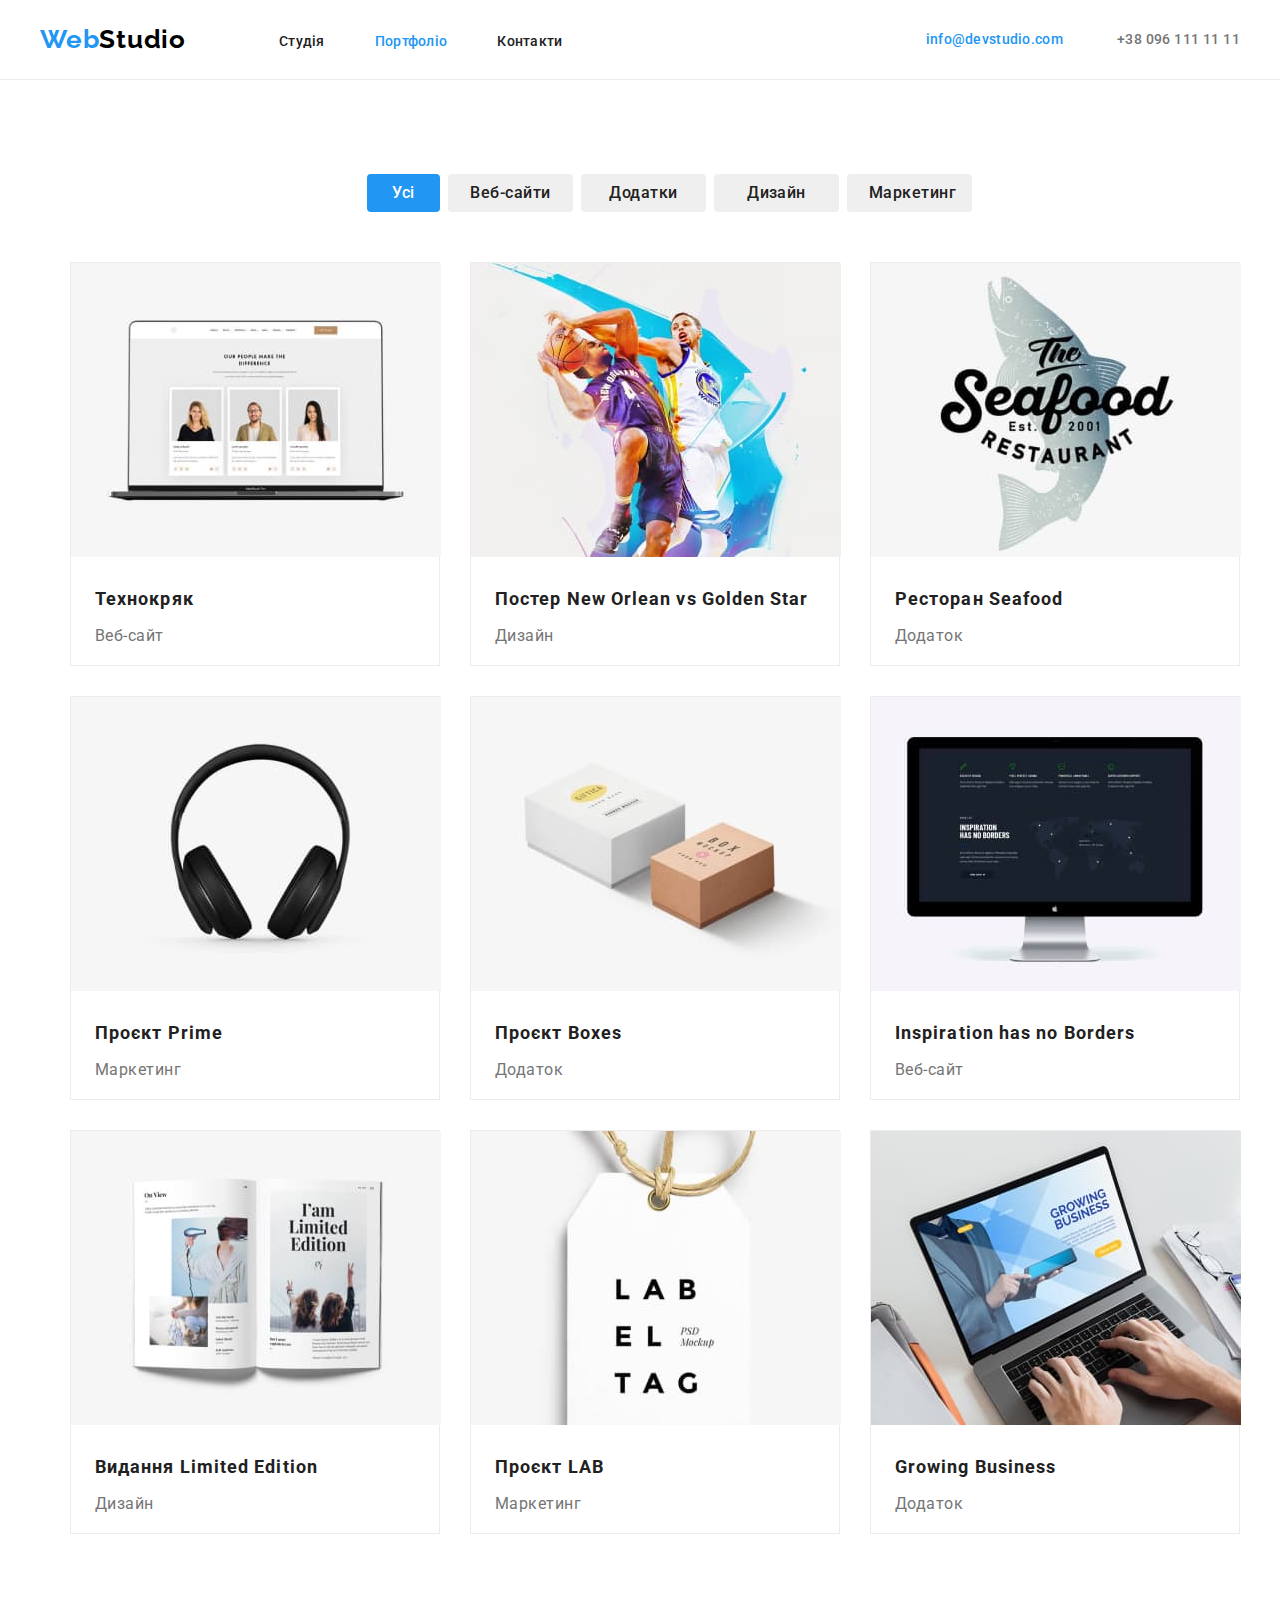
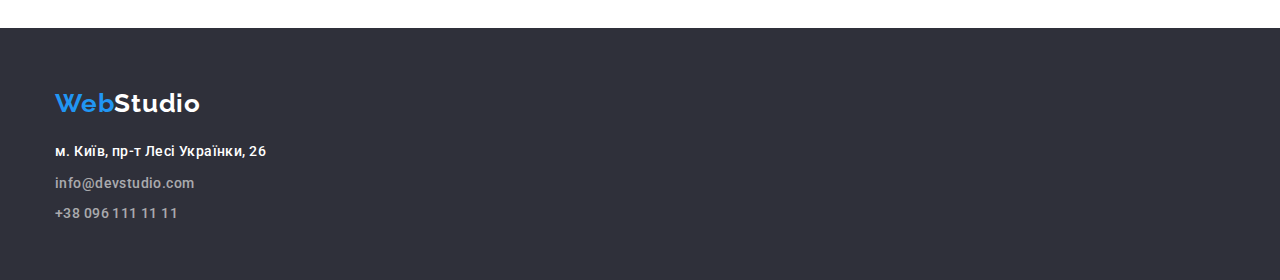
==== commit 8baaf3a4: "update index.html" ====
--- a/портфоліо.html
+++ b/портфоліо.html
@@ -12,13 +12,11 @@
 
 </head>
 <body>  <!-- header-->
-    <header> 
+    <header class="line"> 
         <div class="header-container">
-
             <a href="./index.html" class="logo-header">
             Web<span class="studio">Studio</span></a> 
-        
-            <nav>
+            <nav class="frame-line">
                 <ul class="site-nav">    <!-- ul список-->
                     <li><a href="./index.html"
                         class="block">Студія</a></li>  <!-- li елемент списку-->
@@ -36,90 +34,84 @@
     </header>
 
     <main>
-        <section>            <!-- main-section-->
-            <div class="main-portfolio">         
-                <div class="list-button">       <!-- list-button-->
-                    <ul class="button-roster">
-                        <li><button type="button" class="button-head current">Усі</button></li>
-                        <li><button type="button" class="button-portfolio">Веб-сайти</button></li>
-                        <li><button type="button" class="button-portfolio">Додатки</button></li>
-                        <li><button type="button" class="button-portfolio">Дизайн</button></li>
-                        <li><button type="button" class="button-portfolio">Маркетинг</button></li>
-                    </ul>
-                </div>
-                <div> <!-- foto-wrap -->
-                    <ul class="foto-wrap">
-                        <li class="foto-item">
-                            <img src="./img/project1.jpg" alt="project1" width="370" height="294">
-                            <div class="text-frame">
-                                <h3 class="project-name">Технокряк</h3>
-                                <p class="descr">Веб-сайт</p>
-                            </div>
-                        </li>
-                        <li class="foto-item">
-                            <img src="./img/project2.jpg" alt="project2" width="370" height="294">
-                            <div class="text-frame">
-                                <h3 class="project-name">Постер New Orlean vs Golden Star</h3>
-                                <p class="descr">Дизайн</p>
-                            </div>  
-                        </li>
-                        <li class="foto-item">
-                            <img src="./img/project3.jpg" alt="project3" width="370" height="294">
-                            <div class="text-frame">
-                                <h3 class="project-name">Ресторан Seafood</h3>
-                                <p class="descr">Додаток</p>
-                            </div>
-                        </li>
-                        <li class="foto-item">
-                            <img src="./img/project4.jpg" alt="project4" width="370" height="294">
-                            <div class="text-frame">
-                                <h3 class="project-name">Проєкт Prime</h3>
-                                <p class="descr">Маркетинг</p>
-                            </div>
-                        </li>
-                        <li class="foto-item">
-                            <img src="./img/project5.jpg" alt="project5" width="370" height="294">
-                            <div class="text-frame">
-                                <h3 class="project-name">Проєкт Boxes</h3>
-                                <p class="descr">Додаток</p>
-                            </div>
-                        </li>
-                        <li class="foto-item">
-                            <img src="./img/project6.jpg" alt="project6" width="370" height="294">
-                            <div class="text-frame">
-                                <h3 class="project-name">Inspiration has no Borders</h3>
-                                <p class="descr">Веб-сайт</p>
-                            </div>
-                        </li>
-                        <li class="foto-item">
-                            <img src="./img/project7.jpg" alt="project7" width="370" height="294">
-                            <div class="text-frame">
-                                <h3 class="project-name">Видання Limited Edition</h3>
-                                <p class="descr">Дизайн</p>
-                            </div>
-                        </li>
-                        <li class="foto-item">
-                            <img src="./img/project8.jpg" alt="project8" width="370" height="294">
-                            <div class="text-frame">
-                                <h3 class="project-name">Проєкт LAB</h3>
-                                <p class="descr">Маркетинг</p>
-                            </div>
-                        </li>
-                        <li class="foto-item">
-                            <img src="./img/project9.jpg" alt="project9" width="370" height="294">
-                            <div class="text-frame">
-                                <h3 class="project-name">Growing Business</h3>
-                                <p class="descr">Додаток</p>
-                            </div>
-                        </li>
-                    </ul>
-                </div>
-            </div>
+        <section class="section-portfolio">            <!-- section-portfolio-->      
+            <ul class="button-roster">
+                <li><button type="button" class="button-head current">Усі</button></li>
+                <li><button type="button" class="button-portfolio">Веб-сайти</button></li>
+                <li><button type="button" class="button-portfolio">Додатки</button></li>
+                <li><button type="button" class="button-portfolio">Дизайн</button></li>
+                <li><button type="button" class="button-portfolio">Маркетинг</button></li>
+            </ul>
+            <ul class="foto-wrap">      <!-- foto-wrap -->
+                <li class="foto-item">
+                    <img src="./img/project1.jpg" alt="project1" width="370" height="294">
+                    <div class="text-frame">
+                        <h3 class="project-name">Технокряк</h3>
+                        <p class="descr">Веб-сайт</p>
+                    </div>
+                </li>
+                <li class="foto-item">
+                    <img src="./img/project2.jpg" alt="project2" width="370" height="294">
+                    <div class="text-frame">
+                        <h3 class="project-name">Постер New Orlean vs Golden Star</h3>
+                        <p class="descr">Дизайн</p>
+                    </div>  
+                </li>
+                <li class="foto-item">
+                    <img src="./img/project3.jpg" alt="project3" width="370" height="294">
+                    <div class="text-frame">
+                        <h3 class="project-name">Ресторан Seafood</h3>
+                        <p class="descr">Додаток</p>
+                    </div>
+                </li>
+                <li class="foto-item">
+                    <img src="./img/project4.jpg" alt="project4" width="370" height="294">
+                    <div class="text-frame">
+                        <h3 class="project-name">Проєкт Prime</h3>
+                        <p class="descr">Маркетинг</p>
+                    </div>
+                </li>
+                <li class="foto-item">
+                    <img src="./img/project5.jpg" alt="project5" width="370" height="294">
+                    <div class="text-frame">
+                        <h3 class="project-name">Проєкт Boxes</h3>
+                        <p class="descr">Додаток</p>
+                    </div>
+                </li>
+                <li class="foto-item">
+                    <img src="./img/project6.jpg" alt="project6" width="370" height="294">
+                    <div class="text-frame">
+                        <h3 class="project-name">Inspiration has no Borders</h3>
+                        <p class="descr">Веб-сайт</p>
+                    </div>
+                </li>
+                <li class="foto-item">
+                    <img src="./img/project7.jpg" alt="project7" width="370" height="294">
+                    <div class="text-frame">
+                        <h3 class="project-name">Видання Limited Edition</h3>
+                        <p class="descr">Дизайн</p>
+                    </div>
+                </li>
+                <li class="foto-item">
+                    <img src="./img/project8.jpg" alt="project8" width="370" height="294">
+                    <div class="text-frame">
+                        <h3 class="project-name">Проєкт LAB</h3>
+                        <p class="descr">Маркетинг</p>
+                    </div>
+                </li>
+                <li class="foto-item">
+                    <img src="./img/project9.jpg" alt="project9" width="370" height="294">
+                    <div class="text-frame">
+                        <h3 class="project-name">Growing Business</h3>
+                        <p class="descr">Додаток</p>
+                    </div>
+                </li>
+            </ul>
         </section>
     </main>
 
-    <footer class="footer-name">    <!-- footer-->
-        <div class="footer-picture">
+    <footer class="footer-section date">    <!-- footer-->
+        <div class="main-container">
             <a href="./index.html" class="logo-footer">
             Web<span class="logo-web">Studio</span></a>     
             
--- a/css/styles.css
+++ b/css/styles.css
@@ -36,11 +36,14 @@
 
 /* header */
 
+.line {
+    border-bottom: 1px solid #ECECEC; /* робить лінію під контентом */
+}
+
 .header-container {
-    border-bottom: solid #ECECEC; /* робить лінію під контентом */
     width: 1200px;
-    padding: 15px 0;
-    height: 80px;
+    padding: 24px 0;
+    /*height: 80px; */      /* якщо padding то висота не потрібна */
     margin: 0 auto;
     display: flex;
     align-items: center;    /* вирівнюємо по центру текст */
@@ -60,6 +63,10 @@
 
 .studio{
     color: #000000;
+}
+
+.frame-line {
+    margin-left: 93px;
 }
 
 .site-nav {
@@ -67,7 +74,6 @@
     height: 16px;
     display: flex;
     gap: 50px;
-    margin-left: 93px;
 }
 
 .list-html.current{ 
@@ -126,17 +132,18 @@
 /* main */
 
 .main-head {
-    width: 1600px;
     height: 600px;
-    left: 0px;
     background: #2F303A;
-    margin: 0 auto;     /* вирівнювання по центру */
+    margin: 0 auto;     /*розміщення по середині*/
     padding-top: 200px;
     padding-bottom: 30px;
 }
 
 .main-container {
-    
+    width: 1200px;
+    padding-left: 15px;
+    padding-right: 15px;
+    margin: 0 auto;         
 }
 
 .section-main {
@@ -186,10 +193,9 @@
 
 /*descrip*/
                 /*прихований заголовок*/
-.descrip-main {
-    width: 1170px;
-    padding: 94px 0;
-    margin: 0 auto;
+.descrip-section {
+    padding-top: 94px;
+    padding-bottom: 94px;
 }
 
 .entrance {
@@ -239,12 +245,9 @@
 
 /*section-foto*/
 
-
-.foto-frame {
-    width: 1170px;
-    padding: 94px 0;
-    margin: 0 auto; 
-    /*padding-bottom: 0;*/
+.foto-section {
+    padding-top: 94px;
+    padding-bottom: 94px;
 }
 
 .title-img{
@@ -264,13 +267,16 @@
 
 /*team*/
 
-.team-professional {
-    width: 1170px;
-    padding: 94px 0;
-    margin: 0 auto;         /*розміщення по середині*/
+.team-section {
+    padding-top: 94px;
+    padding-bottom: 94px;
+}
+
+.hue {       
     background-color: #F5F4FA;
-    /*outline: 2px solid red; */ /* контур контейнера*/
-}
+}
+
+ /*outline: 2px solid red; */ /* контур контейнера*/
 
 .team-basic {
     font-weight: 700;
@@ -295,6 +301,13 @@
     height: 368px;
 }
 
+.text-team {
+    width: 270px;
+    padding-top: 30px;
+    padding-bottom: 30px;
+    margin: 0 auto;
+}
+
 .first-name {
     font-weight: 500;
     font-size: 16px;
@@ -302,7 +315,7 @@
     text-align: center;
     letter-spacing: 0.03em;
     color: var(--title-text-color);
-    margin-top: 30px;
+    white-space: nowrap;
 }
 
 .profession {
@@ -313,15 +326,18 @@
     letter-spacing: 0.03em;
     color: var(--primary-text-color);
     margin-top: 10px;
+    white-space: nowrap;
 }
 
 /*footer*/
 
-.footer-picture {
-    width: 1600px;
-    padding: 60px 0;
+.footer-section {
+    padding-top: 60px;
+    padding-bottom: 60px;
+}
+
+.date {
     height: 252px;
-    margin: 0 auto;
     background: #2F303A;
 }
 
@@ -333,7 +349,6 @@
     letter-spacing: 0.03em;
     color: var(--accent-color);
     text-decoration: none;
-    margin-left: 215px;
 }
 
 .logo-web{
@@ -341,7 +356,6 @@
 }
 
 .address-picture {
-    margin-left: 215px;
     margin-top: 20px;
     width: 231px;
     height: 21px;
@@ -380,27 +394,23 @@
 }
 
 
-
-/* main-section */
-
-.main-portfolio {
+/* section-portfolio */
+
+.section-portfolio {
     width: 1170px;
-    margin: 0 auto;
-    padding: 94px 0;
-}
-
-/* list-button */
-
-.list-button {
-    width: 575px;
-    height: 54px;
-    margin: 0 auto;
-    margin-bottom: 34px;
+    padding-top: 94px;
+    padding-bottom: 94px;
+    margin: 0 auto;
 }
 
 .button-roster {
+    width: 1200px;
+    padding-left: 312px;
+    padding-right: 312px;
+    margin: 0 auto;
     display: flex;
-    gap: 8px;   
+    gap: 8px; 
+    margin-bottom: 50px;  
 }
 
 .button-head.current { 
@@ -444,6 +454,10 @@
 /* foto-wrap */
    
 .foto-wrap {
+    width: 1200px;
+    padding-left: 15px;
+    padding-right: 15px;
+    margin: 0 auto;
     display: flex;     /*розміщення в ряд*/
     flex-wrap: wrap; 
     gap: 30px;
@@ -453,13 +467,14 @@
 .foto-item {
     width: 370px;
     height: 404px;
+    border: 1px solid #ECECEC;
 }
 
 .text-frame {
     width: 370px;
     padding: 20px 24px;
     margin: 0 auto;
-    margin-bottom: 20px;
+   /* border: 1px solid #ECECEC; */
 }
 
 .project-name {
@@ -480,5 +495,5 @@
     color: var(--primary-text-color);
     width: 322px;
     height: 30px;
-    
-}
+    margin-top: 4px;    
+}
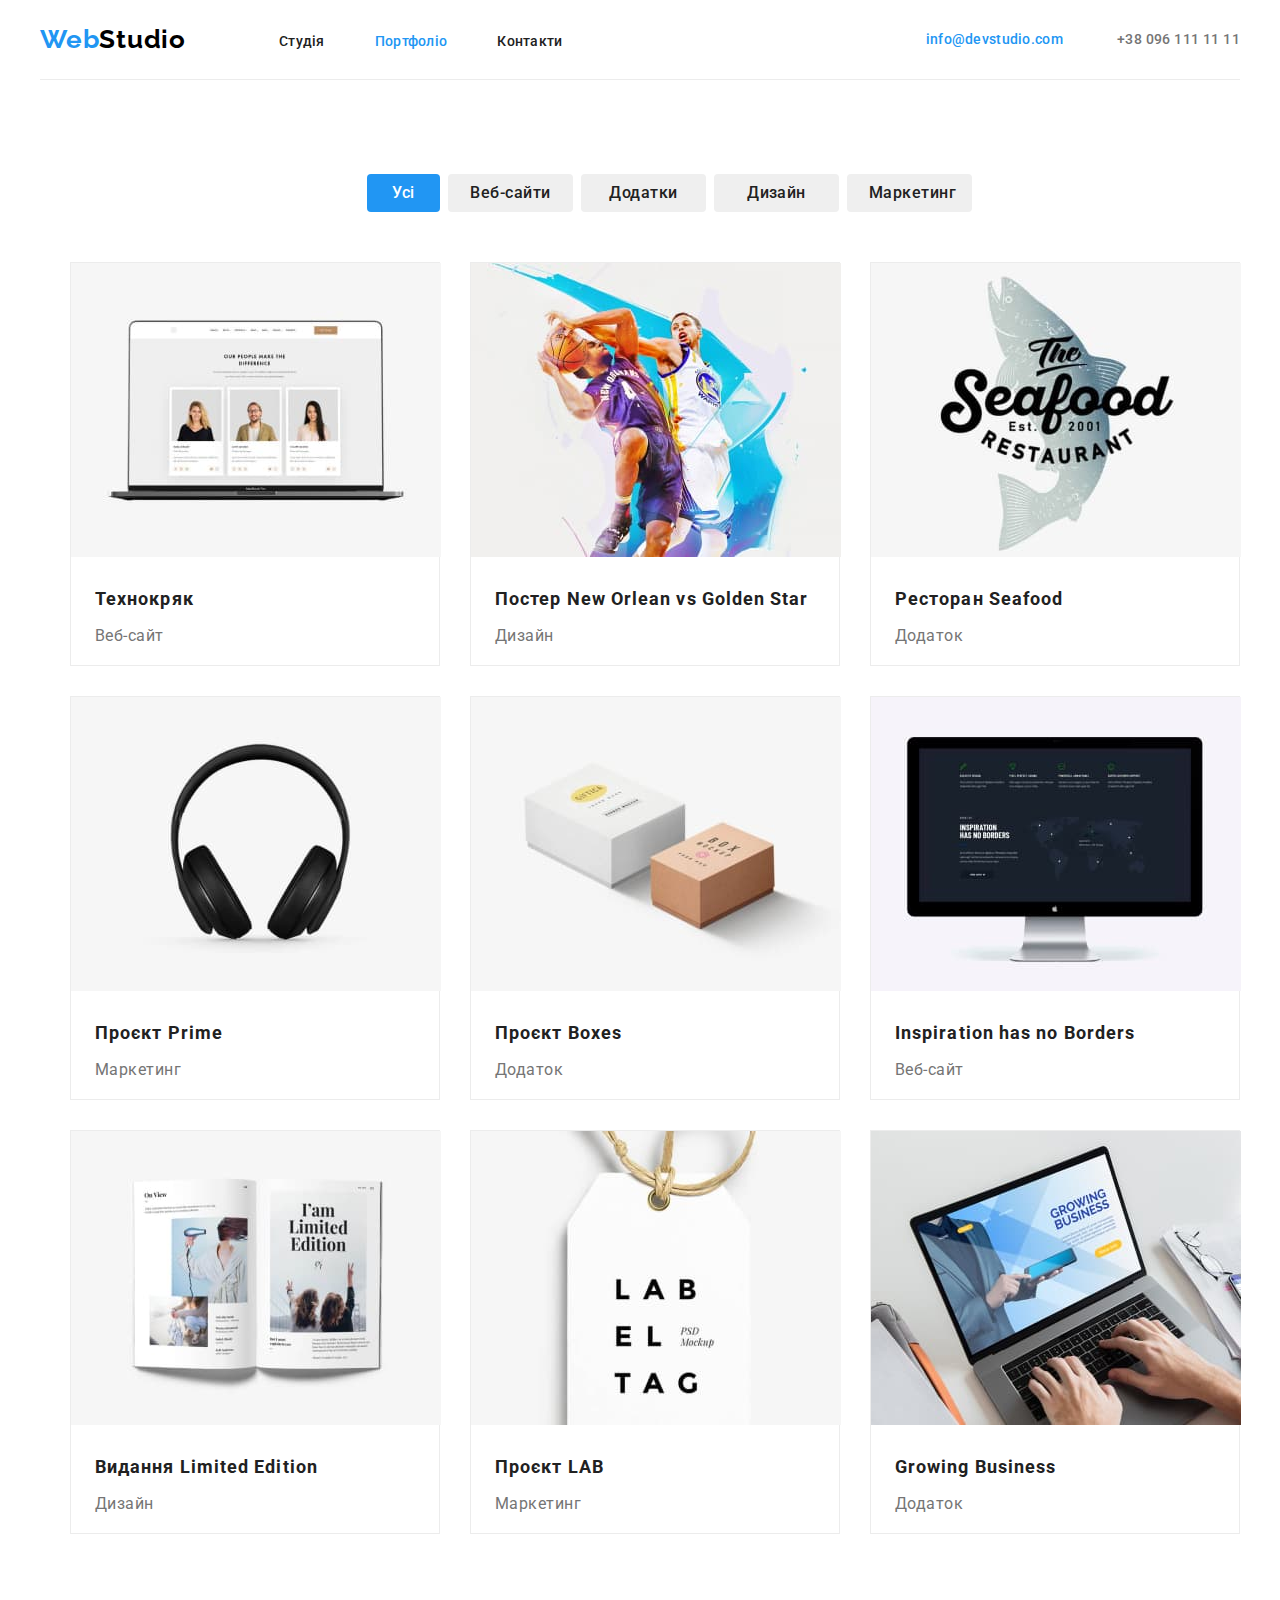
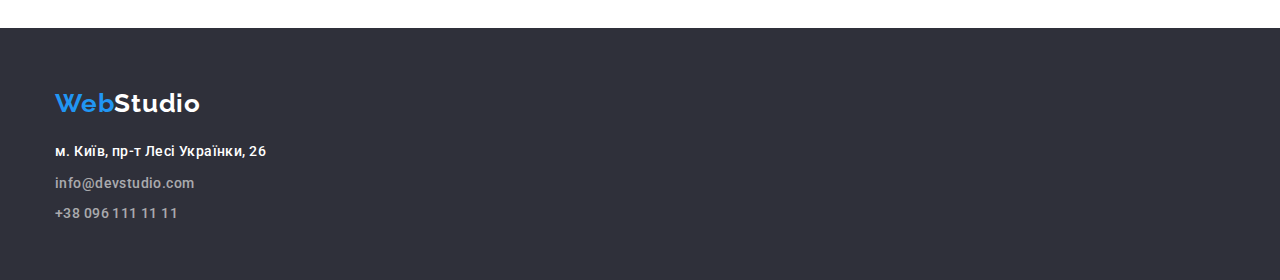
==== commit 3405ff62: "update index.html" ====
--- a/портфоліо.html
+++ b/портфоліо.html
@@ -114,7 +114,6 @@
         <div class="main-container">
             <a href="./index.html" class="logo-footer">
             Web<span class="logo-web">Studio</span></a>     
-            
             <address class="address-picture">        
                 <a href="https://goo.gl/maps/kxmiB2aWY7ckn5UL8"
                 target="_blank" rel="noopener noreferrer nofollow"
--- a/css/styles.css
+++ b/css/styles.css
@@ -37,6 +37,8 @@
 /* header */
 
 .line {
+    width: 1200px;
+    margin: 0 auto;
     border-bottom: 1px solid #ECECEC; /* робить лінію під контентом */
 }
 
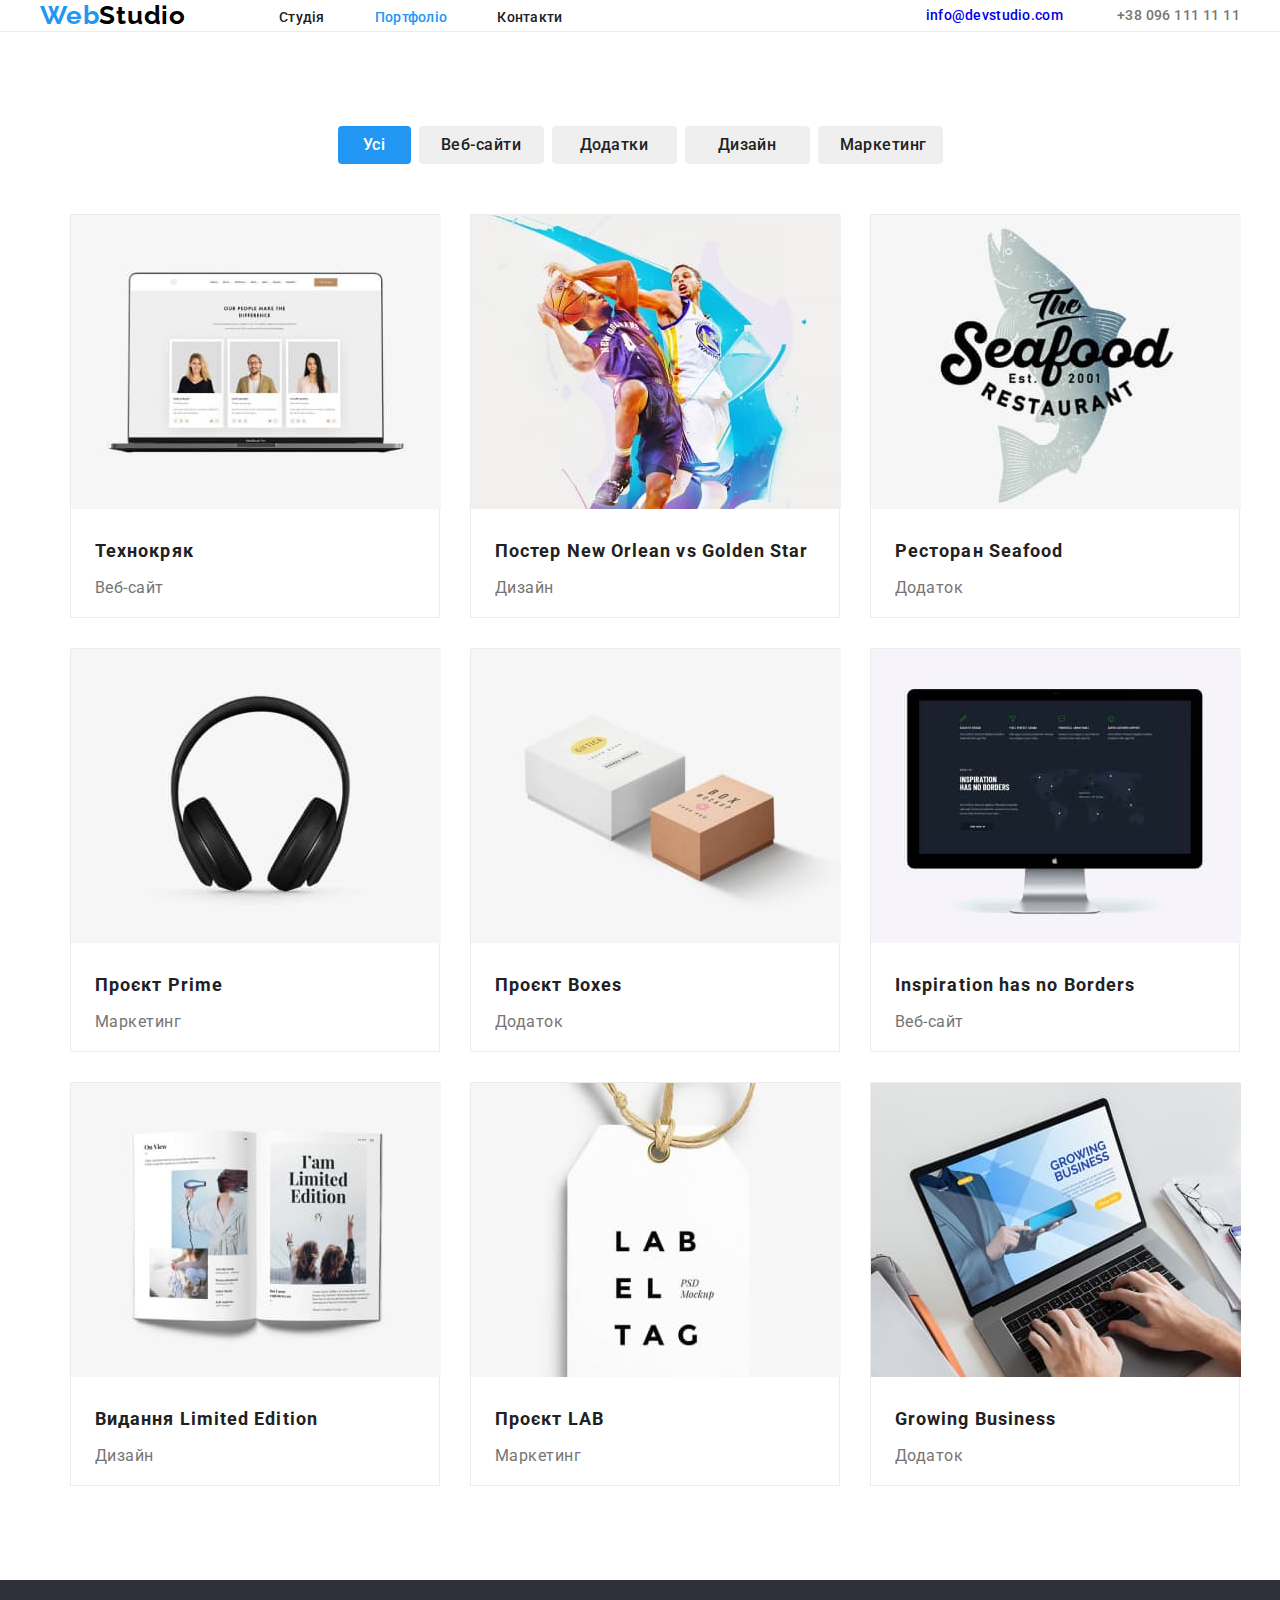
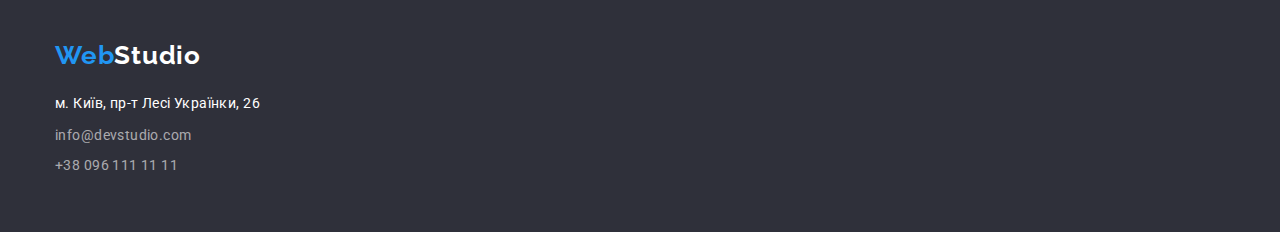
==== commit 72d8cf9a: "update index.html" ====
--- a/портфоліо.html
+++ b/портфоліо.html
@@ -34,79 +34,81 @@
     </header>
 
     <main>
-        <section class="section-portfolio">            <!-- section-portfolio-->      
-            <ul class="button-roster">
-                <li><button type="button" class="button-head current">Усі</button></li>
-                <li><button type="button" class="button-portfolio">Веб-сайти</button></li>
-                <li><button type="button" class="button-portfolio">Додатки</button></li>
-                <li><button type="button" class="button-portfolio">Дизайн</button></li>
-                <li><button type="button" class="button-portfolio">Маркетинг</button></li>
-            </ul>
-            <ul class="foto-wrap">      <!-- foto-wrap -->
-                <li class="foto-item">
-                    <img src="./img/project1.jpg" alt="project1" width="370" height="294">
-                    <div class="text-frame">
-                        <h3 class="project-name">Технокряк</h3>
-                        <p class="descr">Веб-сайт</p>
-                    </div>
-                </li>
-                <li class="foto-item">
-                    <img src="./img/project2.jpg" alt="project2" width="370" height="294">
-                    <div class="text-frame">
-                        <h3 class="project-name">Постер New Orlean vs Golden Star</h3>
-                        <p class="descr">Дизайн</p>
-                    </div>  
-                </li>
-                <li class="foto-item">
-                    <img src="./img/project3.jpg" alt="project3" width="370" height="294">
-                    <div class="text-frame">
-                        <h3 class="project-name">Ресторан Seafood</h3>
-                        <p class="descr">Додаток</p>
-                    </div>
-                </li>
-                <li class="foto-item">
-                    <img src="./img/project4.jpg" alt="project4" width="370" height="294">
-                    <div class="text-frame">
-                        <h3 class="project-name">Проєкт Prime</h3>
-                        <p class="descr">Маркетинг</p>
-                    </div>
-                </li>
-                <li class="foto-item">
-                    <img src="./img/project5.jpg" alt="project5" width="370" height="294">
-                    <div class="text-frame">
-                        <h3 class="project-name">Проєкт Boxes</h3>
-                        <p class="descr">Додаток</p>
-                    </div>
-                </li>
-                <li class="foto-item">
-                    <img src="./img/project6.jpg" alt="project6" width="370" height="294">
-                    <div class="text-frame">
-                        <h3 class="project-name">Inspiration has no Borders</h3>
-                        <p class="descr">Веб-сайт</p>
-                    </div>
-                </li>
-                <li class="foto-item">
-                    <img src="./img/project7.jpg" alt="project7" width="370" height="294">
-                    <div class="text-frame">
-                        <h3 class="project-name">Видання Limited Edition</h3>
-                        <p class="descr">Дизайн</p>
-                    </div>
-                </li>
-                <li class="foto-item">
-                    <img src="./img/project8.jpg" alt="project8" width="370" height="294">
-                    <div class="text-frame">
-                        <h3 class="project-name">Проєкт LAB</h3>
-                        <p class="descr">Маркетинг</p>
-                    </div>
-                </li>
-                <li class="foto-item">
-                    <img src="./img/project9.jpg" alt="project9" width="370" height="294">
-                    <div class="text-frame">
-                        <h3 class="project-name">Growing Business</h3>
-                        <p class="descr">Додаток</p>
-                    </div>
-                </li>
-            </ul>
+        <section class="section-portfolio">            <!-- section-portfolio--> 
+            <div class="container-portfolio">
+                <ul class="button-roster">
+                    <li><button type="button" class="button-head current">Усі</button></li>
+                    <li><button type="button" class="button-portfolio">Веб-сайти</button></li>
+                    <li><button type="button" class="button-portfolio">Додатки</button></li>
+                    <li><button type="button" class="button-portfolio">Дизайн</button></li>
+                    <li><button type="button" class="button-portfolio">Маркетинг</button></li>
+                </ul>
+                <ul class="foto-wrap">      <!-- foto-wrap -->
+                    <li class="foto-item">
+                        <img src="./img/project1.jpg" alt="project1" width="370" height="294">
+                        <div class="text-frame">
+                            <h3 class="project-name">Технокряк</h3>
+                            <p class="descr">Веб-сайт</p>
+                        </div>
+                    </li>
+                    <li class="foto-item">
+                        <img src="./img/project2.jpg" alt="project2" width="370" height="294">
+                        <div class="text-frame">
+                            <h3 class="project-name">Постер New Orlean vs Golden Star</h3>
+                            <p class="descr">Дизайн</p>
+                        </div>  
+                    </li>
+                    <li class="foto-item">
+                        <img src="./img/project3.jpg" alt="project3" width="370" height="294">
+                        <div class="text-frame">
+                            <h3 class="project-name">Ресторан Seafood</h3>
+                            <p class="descr">Додаток</p>
+                        </div>
+                    </li>
+                    <li class="foto-item">
+                        <img src="./img/project4.jpg" alt="project4" width="370" height="294">
+                        <div class="text-frame">
+                            <h3 class="project-name">Проєкт Prime</h3>
+                            <p class="descr">Маркетинг</p>
+                        </div>
+                    </li>
+                    <li class="foto-item">
+                        <img src="./img/project5.jpg" alt="project5" width="370" height="294">
+                        <div class="text-frame">
+                            <h3 class="project-name">Проєкт Boxes</h3>
+                            <p class="descr">Додаток</p>
+                        </div>
+                    </li>
+                    <li class="foto-item">
+                        <img src="./img/project6.jpg" alt="project6" width="370" height="294">
+                        <div class="text-frame">
+                            <h3 class="project-name">Inspiration has no Borders</h3>
+                            <p class="descr">Веб-сайт</p>
+                        </div>
+                    </li>
+                    <li class="foto-item">
+                        <img src="./img/project7.jpg" alt="project7" width="370" height="294">
+                        <div class="text-frame">
+                            <h3 class="project-name">Видання Limited Edition</h3>
+                            <p class="descr">Дизайн</p>
+                        </div>
+                    </li>
+                    <li class="foto-item">
+                        <img src="./img/project8.jpg" alt="project8" width="370" height="294">
+                        <div class="text-frame">
+                            <h3 class="project-name">Проєкт LAB</h3>
+                            <p class="descr">Маркетинг</p>
+                        </div>
+                    </li>
+                    <li class="foto-item">
+                        <img src="./img/project9.jpg" alt="project9" width="370" height="294">
+                        <div class="text-frame">
+                            <h3 class="project-name">Growing Business</h3>
+                            <p class="descr">Додаток</p>
+                        </div>
+                    </li>
+                </ul>
+            </div>
         </section>
     </main>
 
--- a/css/styles.css
+++ b/css/styles.css
@@ -36,15 +36,21 @@
 
 /* header */
 
+.header-main {
+    padding-top: 24px;
+    padding-bottom: 24px;
+}
+
 .line {
-    width: 1200px;
+   /* width: 1200px;*/
     margin: 0 auto;
     border-bottom: 1px solid #ECECEC; /* робить лінію під контентом */
 }
 
 .header-container {
     width: 1200px;
-    padding: 24px 0;
+    padding-left: 0;
+    padding-right: 0;
     /*height: 80px; */      /* якщо padding то висота не потрібна */
     margin: 0 auto;
     display: flex;
@@ -78,7 +84,7 @@
     gap: 50px;
 }
 
-.list-html.current{ 
+.list-html.current { 
     
     font-weight: 500;
     font-size: 14px;
@@ -114,7 +120,7 @@
     font-size: 14px;
     line-height: 1.14;
     letter-spacing: 0.02em;
-    color: var(--accent-color);
+    /*color: var(--accent-color);*/
     text-decoration: none;
     margin-right: 50px;
    
@@ -138,7 +144,7 @@
     background: #2F303A;
     margin: 0 auto;     /*розміщення по середині*/
     padding-top: 200px;
-    padding-bottom: 30px;
+    padding-bottom: 200px;
 }
 
 .main-container {
@@ -197,7 +203,7 @@
                 /*прихований заголовок*/
 .descrip-section {
     padding-top: 94px;
-    padding-bottom: 94px;
+    /*padding-bottom: 94px;*/
 }
 
 .entrance {
@@ -365,7 +371,7 @@
 
 .footer-address{
     font-style: normal;   /*лише для тега адреси*/
-    font-weight: 500;
+    font-weight: 400;
     font-size: 14px;
     line-height: 24px;
     letter-spacing: 0.03em;
@@ -387,7 +393,7 @@
 
 .item-footer{
     font-style: normal;
-    font-weight: 500;
+    font-weight: 400;
     font-size: 14px;
     line-height: 1.71;
     letter-spacing: 0.03em;
@@ -399,20 +405,22 @@
 /* section-portfolio */
 
 .section-portfolio {
-    width: 1170px;
     padding-top: 94px;
     padding-bottom: 94px;
-    margin: 0 auto;
+}
+
+.container-portfolio {
+    width: 1200px;
+    padding-left: 15px;
+    padding-right: 15px;
+    margin: 0 auto;  
 }
 
 .button-roster {
-    width: 1200px;
-    padding-left: 312px;
-    padding-right: 312px;
-    margin: 0 auto;
     display: flex;
     gap: 8px; 
     margin-bottom: 50px;  
+    justify-content: center;  /*вирівнює по центру бо є "display: flex" */
 }
 
 .button-head.current { 
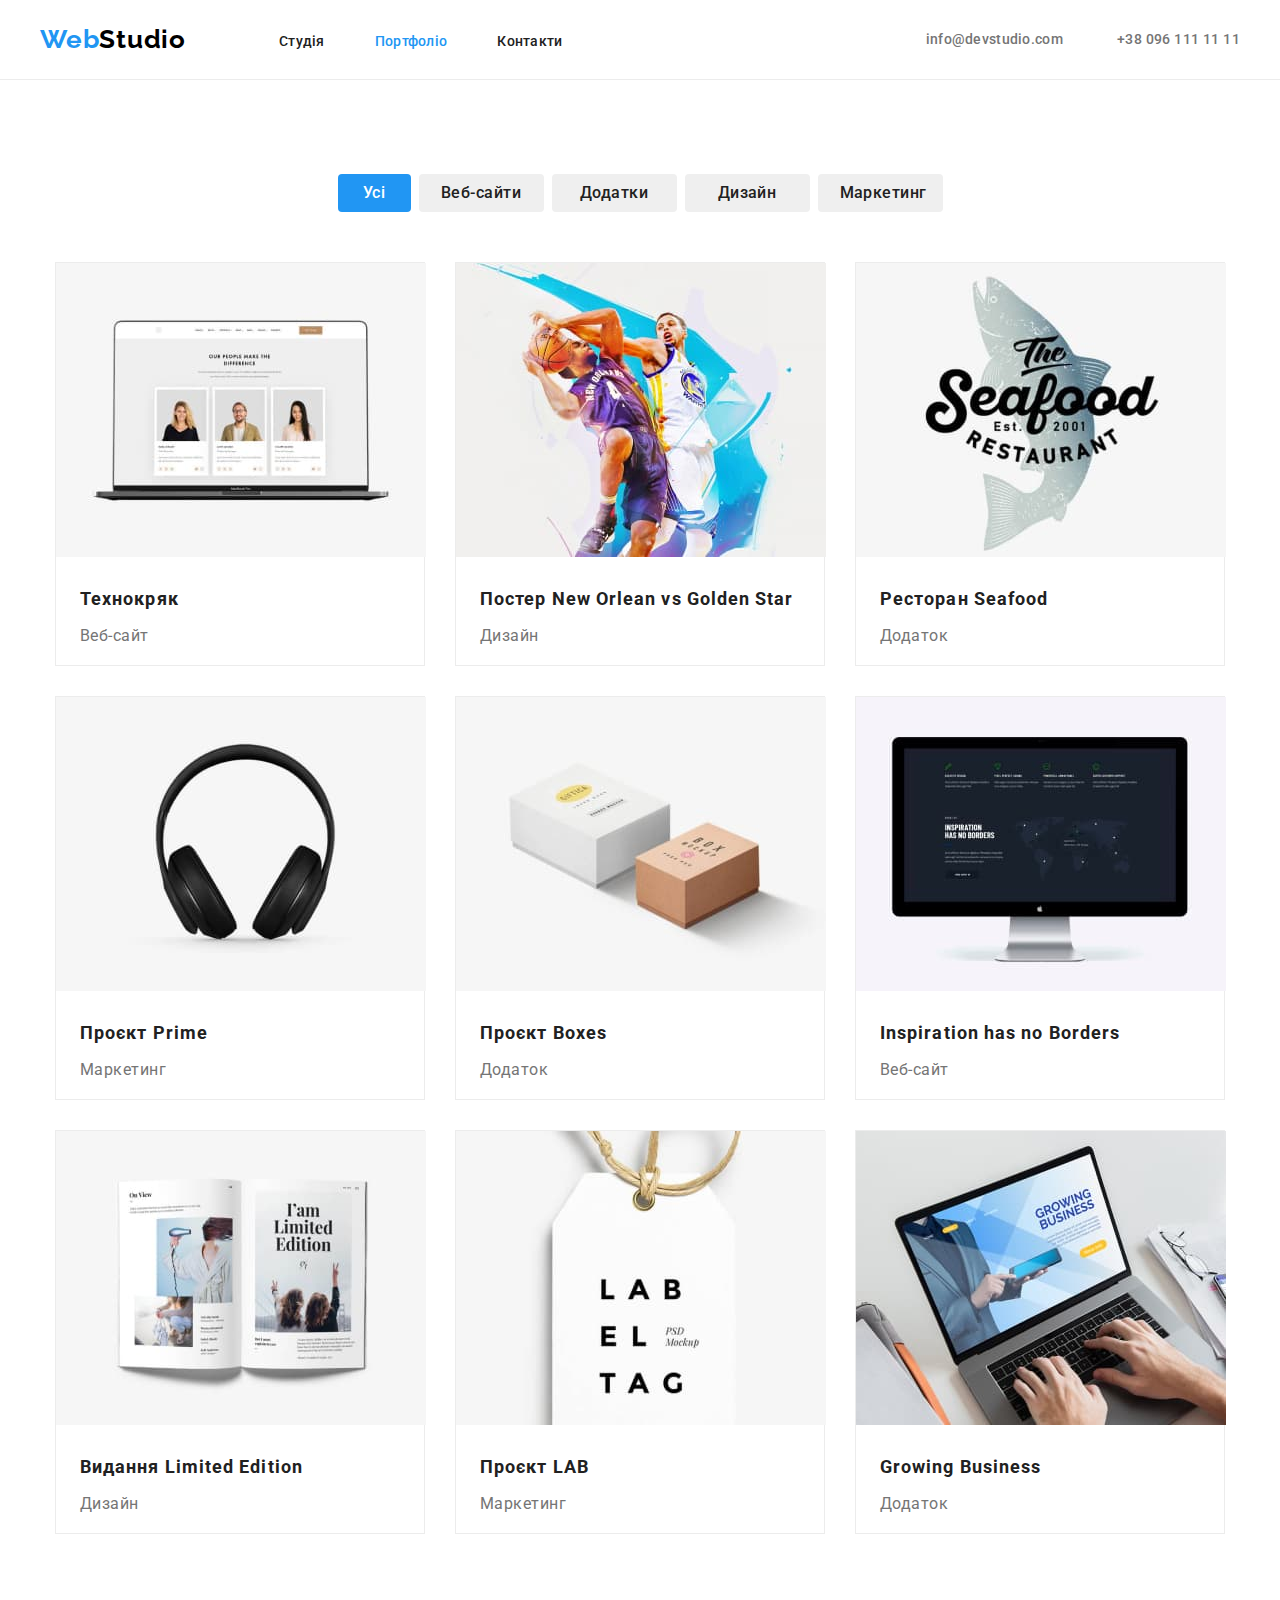
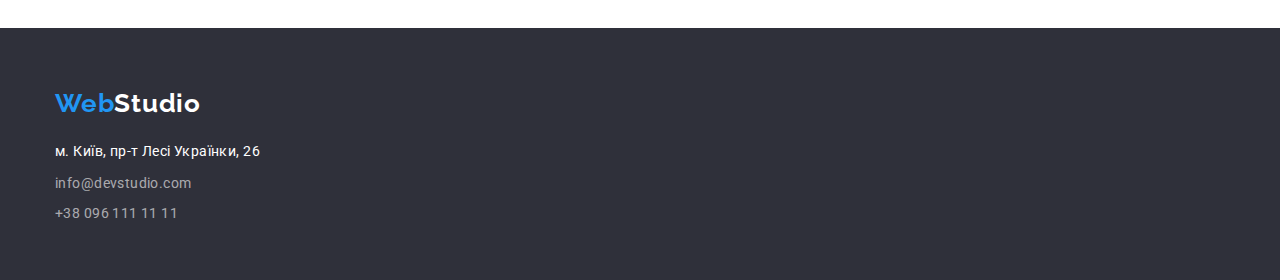
==== commit 002c61a4: "update index.html" ====
--- a/портфоліо.html
+++ b/портфоліо.html
@@ -27,7 +27,7 @@
                 </ul>
             </nav>
             <div class="header-contact">
-                <a href="mailto:" class="email">info@devstudio.com</a>   
+                <a href="mailto:" class="email another">info@devstudio.com</a>   
                 <a href="tel:+380961111111" class="number">+38 096 111 11 11</a>
             </div>  
         </div>
--- a/css/styles.css
+++ b/css/styles.css
@@ -42,9 +42,9 @@
 }
 
 .line {
-   /* width: 1200px;*/
-    margin: 0 auto;
     border-bottom: 1px solid #ECECEC; /* робить лінію під контентом */
+    padding-top: 24px;
+    padding-bottom: 24px;
 }
 
 .header-container {
@@ -115,7 +115,7 @@
     margin-left: auto;
 }
 
-.email{
+.email {
     font-weight: 500;
     font-size: 14px;
     line-height: 1.14;
@@ -123,7 +123,16 @@
     /*color: var(--accent-color);*/
     text-decoration: none;
     margin-right: 50px;
-   
+}
+
+.email.another {
+    font-weight: 500;
+    font-size: 14px;
+    line-height: 1.14;
+    letter-spacing: 0.02em;
+    color: var(--primary-text-color);
+    text-decoration: none;
+    margin-right: 50px; 
 }
 
 .number{
@@ -163,7 +172,6 @@
     text-transform: uppercase;
     color: var(--white-color);
     margin-bottom: 30px;
-    
 }
 
 .section-main:hover { /*селектор состояния (при наведенні) до всіх */
@@ -464,10 +472,6 @@
 /* foto-wrap */
    
 .foto-wrap {
-    width: 1200px;
-    padding-left: 15px;
-    padding-right: 15px;
-    margin: 0 auto;
     display: flex;     /*розміщення в ряд*/
     flex-wrap: wrap; 
     gap: 30px;
